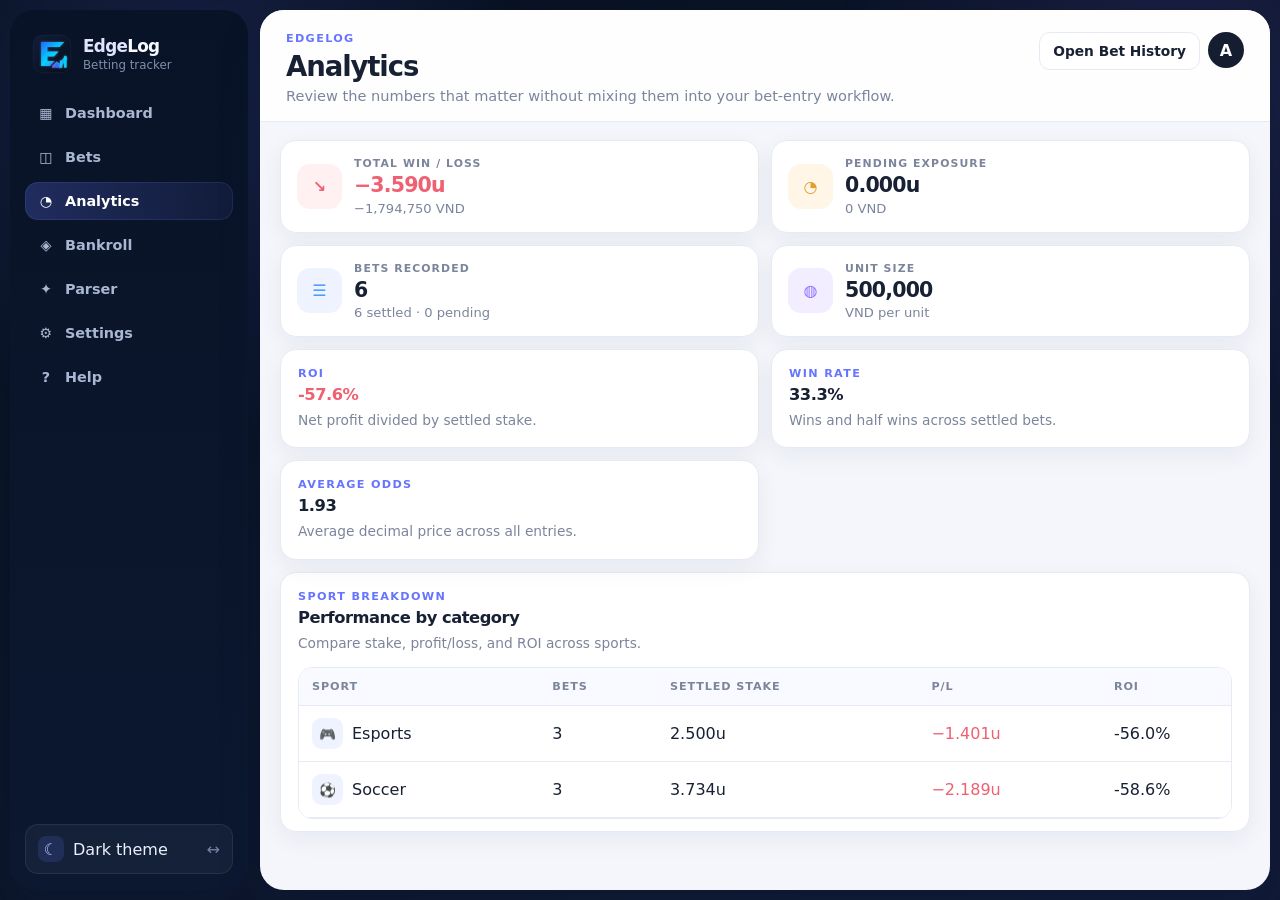
==== analytics.html @ 3e00f5fe "Add dedicated Analytics page" ====
<!doctype html><html lang="en"><head><meta charset="utf-8"><meta name="viewport" content="width=device-width,initial-scale=1"><meta name="theme-color" content="#f5f7fc"><title>EdgeLog — Analytics</title><meta name="description" content="EdgeLog local-first betting tracker"><link rel="icon" href="assets/edgelog-mark.svg" type="image/svg+xml"><link rel="stylesheet" href="dashboard.css"></head><body><div class="page-bg"></div><div class="app-frame"><aside class="sidebar" aria-label="Primary navigation">
  <div class="sidebar-brand"><img class="sidebar-brand__mark" src="assets/edgelog-mark.svg" alt="EdgeLog"><div><div class="sidebar-brand__name"><span>Edge</span>Log</div><div class="sidebar-brand__meta">Betting tracker</div></div></div>
  <nav class="sidebar-nav">
    <a class="sidebar-link" data-nav href="index.html"><span class="sidebar-link__icon">▦</span><span>Dashboard</span></a>
    <a class="sidebar-link" data-nav href="bets.html"><span class="sidebar-link__icon">◫</span><span>Bets</span></a>
    <a class="sidebar-link" data-nav href="analytics.html"><span class="sidebar-link__icon">◔</span><span>Analytics</span></a>
    <a class="sidebar-link" data-nav href="bankroll.html"><span class="sidebar-link__icon">◈</span><span>Bankroll</span></a>
    <a class="sidebar-link" data-nav href="parser.html"><span class="sidebar-link__icon">✦</span><span>Parser</span></a>
    <a class="sidebar-link" data-nav href="settings.html"><span class="sidebar-link__icon">⚙</span><span>Settings</span></a>
    <a class="sidebar-link" data-nav href="help.html"><span class="sidebar-link__icon">?</span><span>Help</span></a>
  </nav>
  <div class="sidebar-footer"><button class="theme-toggle" data-theme-toggle type="button"><span class="theme-toggle__left"><span class="theme-toggle__icon" data-theme-icon>☾</span><span data-theme-label>Dark theme</span></span><span class="theme-toggle__arrow">↔</span></button></div>
</aside><div class="main-column"><header class="topbar"><div><p class="topbar-kicker">EdgeLog</p><h1>Analytics</h1><p class="topbar-subtitle">Review the numbers that matter without mixing them into your bet-entry workflow.</p></div><div class="topbar-actions"><a class="button secondary" href="bets.html">Open Bet History</a><div class="avatar-pill" aria-hidden="true">A</div></div></header><main class="app-shell"><section class="summary-grid" aria-label="Betting summary">
<article class="summary-card"><div class="summary-icon summary-icon--danger">↘</div><div><div class="summary-label">Total Win / Loss</div><strong id="netUnits">0.000u</strong><small id="netVnd">0 VND</small></div></article>
<article class="summary-card"><div class="summary-icon summary-icon--warning">◔</div><div><div class="summary-label">Pending Exposure</div><strong id="pendingUnits">0.000u</strong><small id="pendingVnd">0 VND</small></div></article>
<article class="summary-card"><div class="summary-icon summary-icon--blue">☰</div><div><div class="summary-label">Bets Recorded</div><strong id="totalBetsCount">0</strong><small id="betCountMeta">0 settled · 0 pending</small></div></article>
<article class="summary-card"><div class="summary-icon summary-icon--purple">◍</div><div><div class="summary-label">Unit Size</div><strong id="unitSummaryValue">500,000</strong><small>VND per unit</small></div></article>
</section><section class="three-column"><article class="panel"><p class="panel-kicker">ROI</p><h2 id="roiValue">0.0%</h2><p class="panel-copy">Net profit divided by settled stake.</p></article><article class="panel"><p class="panel-kicker">WIN RATE</p><h2 id="winRateValue">0.0%</h2><p class="panel-copy">Wins and half wins across settled bets.</p></article><article class="panel"><p class="panel-kicker">AVERAGE ODDS</p><h2 id="averageOddsValue">0.00</h2><p class="panel-copy">Average decimal price across all entries.</p></article></section><section class="panel table-panel" style="margin-top:12px"><div class="panel-heading"><div><p class="panel-kicker">SPORT BREAKDOWN</p><h2>Performance by category</h2><p class="panel-copy">Compare stake, profit/loss, and ROI across sports.</p></div></div><div class="table-wrap"><table><thead><tr><th>Sport</th><th>Bets</th><th>Settled stake</th><th>P/L</th><th>ROI</th></tr></thead><tbody id="sportBreakdownBody"></tbody></table></div></section></main></div></div><div id="toast" class="toast" role="status" aria-live="polite"></div><script src="app-v3.js"></script></body></html>
---- dashboard.css ----
:root {
  color-scheme: light;
  --outer: #07111f;
  --nav: #091327;
  --nav-2: #0c1830;
  --canvas: #f4f6fb;
  --panel: #ffffff;
  --panel-soft: #f8faff;
  --text: #182134;
  --muted: #7b859b;
  --line: #e6eaf2;
  --blue: #6674ff;
  --purple: #8a6cff;
  --cyan: #38bdf8;
  --green: #39b96a;
  --red: #ef6071;
  --amber: #dfa02e;
  --blue-soft: #eef3ff;
  --green-soft: #eaf9ef;
  --red-soft: #fff0f2;
  --amber-soft: #fff6e7;
  --purple-soft: #f2edff;
  --shadow: 0 18px 48px rgba(18, 31, 67, 0.12);
  --shadow-soft: 0 8px 24px rgba(25, 39, 75, 0.06);
}

:root[data-theme="dark"] {
  color-scheme: dark;
  --canvas: #101827;
  --panel: #151f30;
  --panel-soft: #111a29;
  --text: #edf3ff;
  --muted: #93a0b8;
  --line: #27344a;
  --blue-soft: #1d2b4c;
  --green-soft: #163528;
  --red-soft: #3b2028;
  --amber-soft: #392f1f;
  --purple-soft: #292141;
  --shadow: 0 20px 50px rgba(0, 0, 0, 0.32);
  --shadow-soft: 0 10px 26px rgba(0, 0, 0, 0.22);
}

* { box-sizing: border-box; }
html { scroll-behavior: smooth; }
body {
  margin: 0;
  min-width: 320px;
  min-height: 100vh;
  font-family: Inter, ui-sans-serif, system-ui, -apple-system, BlinkMacSystemFont, "Segoe UI", sans-serif;
  color: var(--text);
  background: linear-gradient(145deg, #07111f, #101a36);
}
button, input, select, textarea { font: inherit; }
button { cursor: pointer; }
a { color: inherit; }
.page-bg {
  position: fixed;
  inset: 0;
  pointer-events: none;
  background:
    radial-gradient(circle at 14% 10%, rgba(102, 116, 255, .16), transparent 26%),
    radial-gradient(circle at 92% 8%, rgba(138, 108, 255, .12), transparent 24%);
}

.app-frame {
  position: relative;
  display: grid;
  grid-template-columns: 238px minmax(0, 1fr);
  gap: 12px;
  min-height: 100vh;
  padding: 10px;
}
.sidebar {
  display: flex;
  flex-direction: column;
  padding: 20px 15px 16px;
  border-radius: 24px;
  background: linear-gradient(180deg, var(--nav), var(--nav-2));
  color: #f7f9ff;
  box-shadow: var(--shadow);
}
.sidebar-brand { display: flex; align-items: center; gap: 11px; padding: 4px 7px 20px; }
.sidebar-brand__mark { width: 40px; height: 40px; border-radius: 12px; }
.sidebar-brand__name { font-size: 1.05rem; font-weight: 850; letter-spacing: -.04em; }
.sidebar-brand__name span { color: #dfe5ff; }
.sidebar-brand__meta { margin-top: 2px; color: #7f8dad; font-size: .74rem; }
.sidebar-nav { display: grid; gap: 6px; }
.sidebar-link {
  display: flex;
  align-items: center;
  gap: 10px;
  padding: 11px 12px;
  border-radius: 13px;
  color: #aab7d2;
  text-decoration: none;
  font-size: .9rem;
  font-weight: 650;
  transition: .18s;
}
.sidebar-link:hover { color: #fff; background: rgba(255, 255, 255, .06); transform: translateX(2px); }
.sidebar-link.is-active {
  color: #fff;
  background: linear-gradient(90deg, rgba(102, 116, 255, .25), rgba(102, 116, 255, .08));
  box-shadow: inset 0 0 0 1px rgba(120, 132, 255, .14);
}
.sidebar-link__icon { display: grid; place-items: center; width: 18px; }
.sidebar-footer { margin-top: auto; padding-top: 16px; }
.theme-toggle {
  width: 100%;
  display: flex;
  align-items: center;
  justify-content: space-between;
  gap: 9px;
  padding: 11px 12px;
  border: 1px solid rgba(255, 255, 255, .08);
  border-radius: 13px;
  background: rgba(255, 255, 255, .04);
  color: #eaf0ff;
}
.theme-toggle__left { display: flex; align-items: center; gap: 9px; }
.theme-toggle__icon {
  display: grid;
  place-items: center;
  width: 26px;
  height: 26px;
  border-radius: 8px;
  background: rgba(102, 116, 255, .16);
  color: #b8c2ff;
}
.theme-toggle__arrow { color: #7382a3; }

.main-column {
  overflow: hidden;
  border-radius: 24px;
  background: var(--canvas);
  box-shadow: var(--shadow);
}
.topbar {
  display: flex;
  justify-content: space-between;
  align-items: flex-start;
  gap: 18px;
  padding: 22px 26px 17px;
  border-bottom: 1px solid var(--line);
  background: color-mix(in srgb, var(--panel) 94%, transparent);
}
.topbar-kicker, .panel-kicker {
  margin: 0 0 5px;
  color: var(--blue);
  font-size: .7rem;
  font-weight: 850;
  letter-spacing: .12em;
  text-transform: uppercase;
}
.topbar h1 { margin: 3px 0 5px; font-size: 1.72rem; letter-spacing: -.04em; }
.topbar-subtitle { margin: 0; max-width: 680px; color: var(--muted); font-size: .91rem; }
.topbar-actions { display: flex; flex-wrap: wrap; justify-content: flex-end; gap: 8px; }
.avatar-pill { display: grid; place-items: center; width: 36px; height: 36px; border-radius: 50%; background: #151d31; color: #fff; font-weight: 800; }
.app-shell { padding: 18px 20px 24px; }

.button {
  display: inline-flex;
  align-items: center;
  justify-content: center;
  min-height: 38px;
  padding: 9px 13px;
  border: 1px solid transparent;
  border-radius: 11px;
  background: var(--panel);
  color: var(--text);
  text-decoration: none;
  font-size: .86rem;
  font-weight: 750;
  transition: .18s;
}
.button:hover { transform: translateY(-1px); }
.button.primary { color: #fff; background: linear-gradient(135deg, var(--blue), var(--purple)); box-shadow: 0 10px 22px rgba(102, 116, 255, .2); }
.button.secondary, .button.subtle, .button.soft-danger { border-color: var(--line); }
.button.secondary { background: var(--panel); color: var(--text); }
.button.subtle { background: var(--panel-soft); color: var(--muted); }
.button.soft-danger { background: var(--red-soft); color: var(--red); border-color: color-mix(in srgb, var(--red) 28%, var(--line)); }
.file-button { position: relative; overflow: hidden; }
.file-button input { position: absolute; inset: 0; opacity: 0; cursor: pointer; }

.summary-grid { display: grid; grid-template-columns: repeat(4, minmax(0, 1fr)); gap: 12px; margin-bottom: 12px; }
.summary-card {
  display: flex;
  align-items: center;
  gap: 12px;
  padding: 16px;
  border: 1px solid var(--line);
  border-radius: 16px;
  background: var(--panel);
  box-shadow: var(--shadow-soft);
}
.summary-icon { display: grid; place-items: center; width: 45px; height: 45px; flex: 0 0 45px; border-radius: 13px; font-weight: 850; }
.summary-icon--danger { background: var(--red-soft); color: var(--red); }
.summary-icon--warning { background: var(--amber-soft); color: var(--amber); }
.summary-icon--blue { background: var(--blue-soft); color: #4b9bff; }
.summary-icon--purple { background: var(--purple-soft); color: var(--purple); }
.summary-label { margin-bottom: 5px; color: var(--muted); font-size: .68rem; font-weight: 850; letter-spacing: .1em; text-transform: uppercase; }
.summary-card strong { display: block; font-size: 1.28rem; line-height: 1.05; letter-spacing: -.04em; }
.summary-card small { display: block; margin-top: 4px; color: var(--muted); font-size: .82rem; }
.positive { color: var(--green) !important; }
.negative { color: var(--red) !important; }
.neutral-text { color: var(--muted) !important; }

.dashboard-clean-grid { display: grid; grid-template-columns: minmax(0, 1.45fr) minmax(300px, .8fr); gap: 12px; }
.stack { display: grid; gap: 12px; }
.panel {
  padding: 17px;
  border: 1px solid var(--line);
  border-radius: 16px;
  background: var(--panel);
  box-shadow: var(--shadow-soft);
}
.panel-heading { display: flex; justify-content: space-between; align-items: flex-start; gap: 12px; margin-bottom: 14px; }
.panel h2 { margin: 0; font-size: 1.02rem; letter-spacing: -.03em; }
.panel-copy { margin: 6px 0 0; color: var(--muted); font-size: .86rem; line-height: 1.48; }
.quick-actions { display: grid; grid-template-columns: repeat(2, minmax(0, 1fr)); gap: 10px; }
.quick-action {
  display: flex;
  gap: 11px;
  align-items: center;
  min-height: 82px;
  padding: 13px;
  border: 1px solid var(--line);
  border-radius: 14px;
  background: var(--panel-soft);
  text-decoration: none;
  transition: .18s;
}
.quick-action:hover { transform: translateY(-2px); border-color: color-mix(in srgb, var(--blue) 35%, var(--line)); }
.quick-action__icon { display: grid; place-items: center; width: 38px; height: 38px; flex: 0 0 38px; border-radius: 11px; background: var(--blue-soft); color: var(--blue); font-weight: 900; }
.quick-action strong { display: block; font-size: .9rem; }
.quick-action small { display: block; margin-top: 3px; color: var(--muted); font-size: .75rem; line-height: 1.35; }
.mini-metrics { display: grid; grid-template-columns: repeat(2, minmax(0, 1fr)); gap: 9px; }
.mini-metric { padding: 13px; border: 1px solid var(--line); border-radius: 13px; background: var(--panel-soft); }
.mini-metric span { display: block; color: var(--muted); font-size: .72rem; font-weight: 750; }
.mini-metric strong { display: block; margin-top: 6px; font-size: 1.08rem; }

.page-grid { display: grid; gap: 12px; }
.two-column { display: grid; grid-template-columns: minmax(0, 1.2fr) minmax(300px, .8fr); gap: 12px; }
.three-column { display: grid; grid-template-columns: repeat(3, minmax(0, 1fr)); gap: 12px; }
.workspace-grid { display: grid; grid-template-columns: minmax(0, 1.35fr) minmax(300px, .8fr); gap: 12px; }

.status-chip { display: inline-flex; align-items: center; justify-content: center; min-height: 32px; padding: 0 11px; border: 1px solid var(--line); border-radius: 999px; background: var(--panel-soft); color: var(--muted); font-size: .78rem; font-weight: 750; white-space: nowrap; }
.status-chip.success { background: var(--green-soft); color: var(--green); }
.status-chip.warning { background: var(--amber-soft); color: var(--amber); }
.upload-zone { padding: 14px; border: 1.5px dashed color-mix(in srgb, var(--muted) 30%, var(--line)); border-radius: 15px; background: var(--panel-soft); }
.field-label { display: inline-block; margin-bottom: 8px; color: var(--muted); font-size: .72rem; font-weight: 800; letter-spacing: .05em; text-transform: uppercase; }
textarea, input[type="search"], input[type="number"], input[type="text"], input[type="datetime-local"], select {
  width: 100%;
  padding: 11px 12px;
  border: 1px solid var(--line);
  border-radius: 12px;
  background: var(--panel);
  color: var(--text);
  outline: none;
  transition: .18s;
}
textarea { min-height: 168px; resize: vertical; background: transparent; border-style: dashed; }
textarea:focus, input:focus, select:focus { border-color: rgba(102, 116, 255, .58); box-shadow: 0 0 0 4px rgba(102, 116, 255, .1); }
.option-row, .button-row, .dialog-actions { display: flex; align-items: center; justify-content: space-between; gap: 10px; }
.option-row { margin: 12px 0 14px; flex-wrap: wrap; }
.switch-row { display: flex; align-items: center; gap: 9px; color: var(--muted); font-size: .86rem; }
.switch-row input { width: 16px; height: 16px; }
.text-button { border: 0; background: transparent; color: var(--blue); font-weight: 750; }
.detected-card { padding: 14px; border: 1px solid var(--line); border-radius: 15px; background: var(--panel); }
.detected-header { display: flex; justify-content: space-between; gap: 10px; margin-bottom: 10px; }
.detected-header h3 { margin: 0; font-size: .94rem; }
.detected-header p { margin: 4px 0 0; color: var(--muted); font-size: .83rem; }
.detected-header span { color: var(--blue); font-size: .82rem; font-weight: 750; }
.detected-grid { display: grid; grid-template-columns: repeat(2, minmax(0, 1fr)); gap: 9px; margin: 0; }
.detected-grid > div { padding: 10px; border: 1px solid var(--line); border-radius: 12px; background: var(--panel-soft); }
.detected-grid dt { margin-bottom: 3px; color: var(--muted); font-size: .66rem; font-weight: 850; letter-spacing: .08em; text-transform: uppercase; }
.detected-grid dd { margin: 0; font-size: .86rem; font-weight: 650; line-height: 1.42; word-break: break-word; }
.detected-placeholder { grid-column: 1 / -1; color: var(--muted); font-size: .85rem; }
.parser-actions { margin-top: 12px; }

.settings-list { display: grid; }
.settings-row { display: flex; align-items: center; justify-content: space-between; gap: 12px; padding: 11px 0; border-bottom: 1px solid var(--line); color: var(--muted); font-size: .87rem; }
.settings-row:last-child { border-bottom: 0; }
.settings-row strong { color: var(--text); font-size: .84rem; text-align: right; }
.settings-input-wrap { display: flex; align-items: center; gap: 7px; }
.settings-input-wrap input { width: 150px; text-align: right; }
.settings-input-wrap em { color: var(--muted); font-style: normal; font-weight: 700; }
.helper-text { margin: 10px 0 0; color: var(--muted); font-size: .81rem; line-height: 1.45; }
.rule-list { display: grid; gap: 7px; margin: 14px 0; }
.rule-list div { display: flex; justify-content: space-between; gap: 10px; padding: 9px 10px; border: 1px solid var(--line); border-radius: 11px; background: var(--panel-soft); color: var(--muted); font-size: .82rem; }
.rule-list strong { color: var(--text); }
.workflow-list { display: grid; gap: 10px; margin: 0; padding: 0; list-style: none; }
.workflow-list li { display: grid; grid-template-columns: 29px 1fr; gap: 9px; align-items: start; color: var(--muted); font-size: .85rem; line-height: 1.45; }
.workflow-list li > span { display: grid; place-items: center; width: 29px; height: 29px; border-radius: 50%; background: var(--purple-soft); color: var(--purple); font-weight: 850; }

.table-panel { padding-bottom: 12px; }
.table-toolbar { display: flex; justify-content: space-between; align-items: flex-start; gap: 14px; margin-bottom: 12px; }
.filters { display: flex; flex-wrap: wrap; justify-content: flex-end; gap: 8px; }
.search-field { min-width: 260px; flex: 1 1 260px; }
.filter-field { min-width: 140px; }
.table-wrap { overflow: auto; border: 1px solid var(--line); border-radius: 14px; background: var(--panel); }
.table-wrap table { width: 100%; min-width: 960px; border-collapse: collapse; }
th, td { padding: 12px 13px; border-bottom: 1px solid var(--line); text-align: left; vertical-align: middle; }
th { position: sticky; top: 0; z-index: 1; background: var(--panel-soft); color: var(--muted); font-size: .7rem; font-weight: 850; letter-spacing: .08em; text-transform: uppercase; }
tbody tr:hover { background: color-mix(in srgb, var(--panel-soft) 70%, transparent); }
td strong { font-weight: 750; }
td small { display: block; margin-top: 3px; color: var(--muted); font-size: .75rem; }
.status-pill { display: inline-flex; align-items: center; justify-content: center; min-width: 82px; min-height: 28px; padding: 0 9px; border-radius: 999px; font-size: .75rem; font-weight: 850; }
.status-pill.pending { background: var(--amber-soft); color: var(--amber); }
.status-pill.win, .status-pill.half-win { background: var(--green-soft); color: var(--green); }
.status-pill.loss, .status-pill.half-loss { background: var(--red-soft); color: var(--red); }
.status-pill.void { background: var(--blue-soft); color: var(--muted); }
.row-actions { display: flex; justify-content: flex-end; gap: 6px; }
.row-actions button { padding: 7px 9px; border: 1px solid var(--line); border-radius: 9px; background: var(--panel); color: var(--muted); font-size: .75rem; font-weight: 750; }
.row-actions button[data-action="delete"] { color: var(--red); }
.empty-state { margin: 12px 4px 0; color: var(--muted); }
.event-cell { display: grid; grid-template-columns: 38px minmax(0, 1fr); align-items: center; gap: 10px; min-width: 220px; }
.event-copy strong { display: block; }
.event-copy small { color: var(--muted); }
.sport-mark { display: grid; place-items: center; width: 38px; height: 38px; border-radius: 12px; background: var(--blue-soft); font-size: 1rem; }
.sport-mark::before { content: "🏆"; }
.sport-mark--esports::before { content: "🎮"; }
.sport-mark--soccer::before { content: "⚽"; }
.sport-mark--basketball::before { content: "🏀"; }
.sport-mark--baseball::before { content: "⚾"; }
.sport-mark--hockey::before { content: "🏒"; }
.sport-mark--tennis::before { content: "🎾"; }
.sport-mark--american-football::before { content: "🏈"; }
.sport-mark--combat::before { content: "🥊"; }
.sport-mark--cricket::before { content: "🏏"; }
.sport-mark--motorsport::before { content: "🏎️"; }
.sport-inline { display: inline-flex; align-items: center; gap: 9px; }
.sport-inline .sport-mark { width: 31px; height: 31px; border-radius: 9px; font-size: .85rem; }

.bankroll-hero { display: grid; grid-template-columns: repeat(3, minmax(0, 1fr)); gap: 12px; }
.bankroll-card { padding: 18px; border: 1px solid var(--line); border-radius: 16px; background: var(--panel); box-shadow: var(--shadow-soft); }
.bankroll-card span { display: block; color: var(--muted); font-size: .74rem; font-weight: 750; text-transform: uppercase; letter-spacing: .08em; }
.bankroll-card strong { display: block; margin-top: 8px; font-size: 1.34rem; }
.notice { padding: 13px 14px; border: 1px solid var(--line); border-radius: 13px; background: var(--blue-soft); color: var(--muted); font-size: .86rem; line-height: 1.5; }

#manualDialog { width: min(720px, calc(100vw - 24px)); padding: 0; border: 0; border-radius: 20px; background: transparent; }
#manualDialog::backdrop { background: rgba(7, 13, 25, .56); backdrop-filter: blur(5px); }
#manualForm { padding: 20px; border: 1px solid var(--line); border-radius: 20px; background: var(--panel); box-shadow: var(--shadow); }
.dialog-heading { display: flex; align-items: center; justify-content: space-between; gap: 12px; margin-bottom: 14px; }
.icon-button { display: grid; place-items: center; width: 38px; height: 38px; border: 1px solid var(--line); border-radius: 11px; background: var(--panel); color: var(--text); }
.form-grid { display: grid; grid-template-columns: repeat(2, minmax(0, 1fr)); gap: 12px; }
.form-grid label { display: grid; gap: 7px; color: var(--muted); font-size: .84rem; font-weight: 650; }
.full-width { grid-column: 1 / -1; }
.dialog-actions { margin-top: 16px; justify-content: flex-end; }
.toast { position: fixed; right: 18px; bottom: 18px; z-index: 20; max-width: min(360px, calc(100vw - 36px)); padding: 12px 14px; border-radius: 12px; background: #151d31; color: #fff; box-shadow: var(--shadow); opacity: 0; transform: translateY(10px); pointer-events: none; transition: .2s; }
.toast.show { opacity: 1; transform: translateY(0); }
.visually-hidden { position: absolute; width: 1px; height: 1px; padding: 0; margin: -1px; overflow: hidden; clip: rect(0, 0, 0, 0); border: 0; }

@media (max-width: 1280px) {
  .summary-grid { grid-template-columns: repeat(2, minmax(0, 1fr)); }
  .three-column { grid-template-columns: repeat(2, minmax(0, 1fr)); }
}
@media (max-width: 1050px) {
  .app-frame { grid-template-columns: 1fr; }
  .sidebar-nav { grid-template-columns: repeat(auto-fit, minmax(130px, 1fr)); }
  .topbar, .table-toolbar { flex-direction: column; }
  .topbar-actions, .filters { width: 100%; justify-content: flex-start; }
  .dashboard-clean-grid, .two-column, .workspace-grid { grid-template-columns: 1fr; }
}
@media (max-width: 700px) {
  .app-frame { padding: 0; gap: 0; }
  .sidebar, .main-column { border-radius: 0; }
  .topbar, .app-shell { padding-left: 14px; padding-right: 14px; }
  .summary-grid, .three-column, .bankroll-hero, .detected-grid, .form-grid, .quick-actions, .mini-metrics { grid-template-columns: 1fr; }
  .full-width { grid-column: auto; }
  .button, .search-field, .filter-field { width: 100%; }
  .button-row, .option-row, .dialog-actions { flex-direction: column; align-items: stretch; }
}
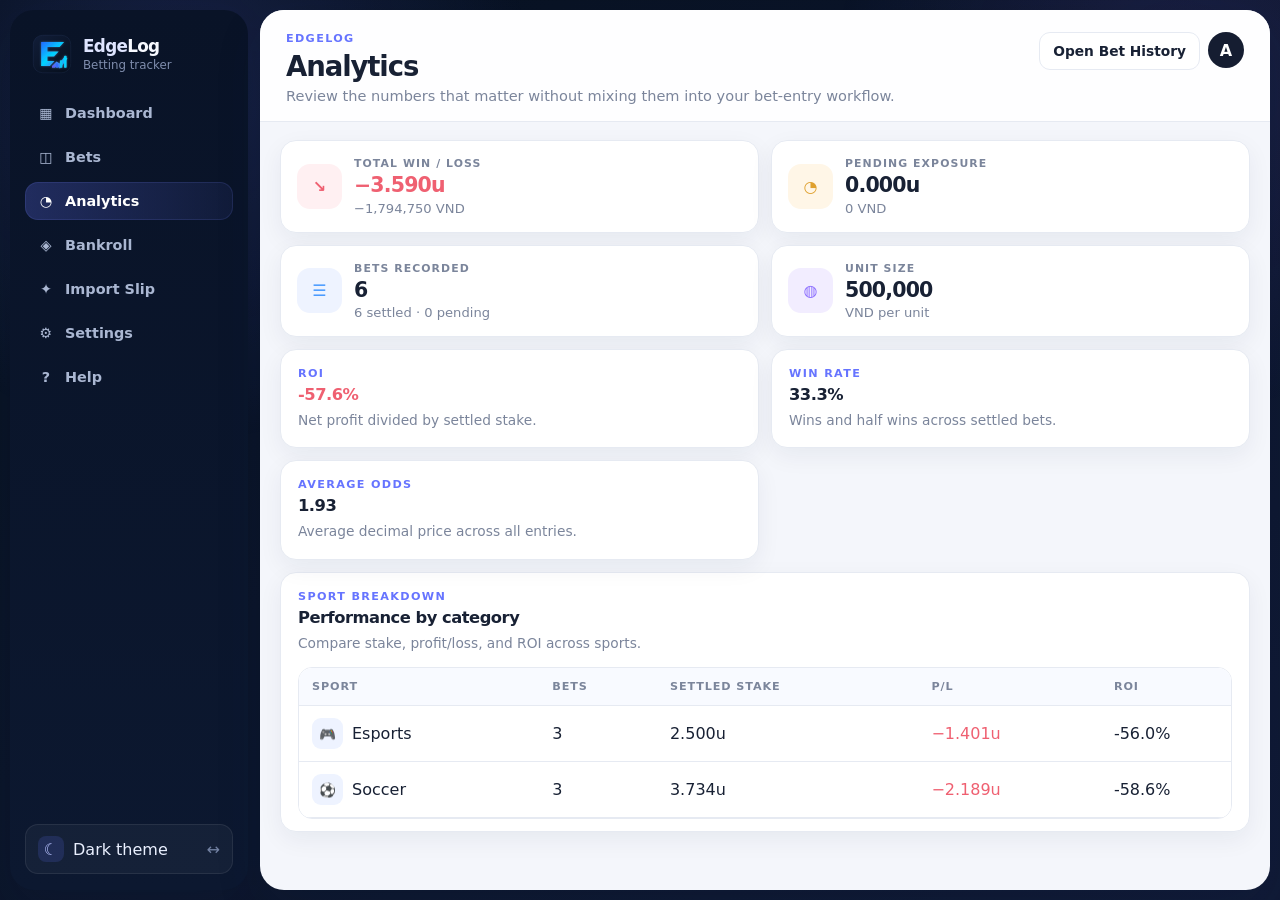
==== commit 807cb0ab: "Use popup betslip importer on Analytics page" ====
--- a/analytics.html
+++ b/analytics.html
@@ -1,18 +1 @@
-<!doctype html><html lang="en"><head><meta charset="utf-8"><meta name="viewport" content="width=device-width,initial-scale=1"><meta name="theme-color" content="#f5f7fc"><title>EdgeLog — Analytics</title><meta name="description" content="EdgeLog local-first betting tracker"><link rel="icon" href="assets/edgelog-mark.svg" type="image/svg+xml"><link rel="stylesheet" href="dashboard.css"></head><body><div class="page-bg"></div><div class="app-frame"><aside class="sidebar" aria-label="Primary navigation">
-  <div class="sidebar-brand"><img class="sidebar-brand__mark" src="assets/edgelog-mark.svg" alt="EdgeLog"><div><div class="sidebar-brand__name"><span>Edge</span>Log</div><div class="sidebar-brand__meta">Betting tracker</div></div></div>
-  <nav class="sidebar-nav">
-    <a class="sidebar-link" data-nav href="index.html"><span class="sidebar-link__icon">▦</span><span>Dashboard</span></a>
-    <a class="sidebar-link" data-nav href="bets.html"><span class="sidebar-link__icon">◫</span><span>Bets</span></a>
-    <a class="sidebar-link" data-nav href="analytics.html"><span class="sidebar-link__icon">◔</span><span>Analytics</span></a>
-    <a class="sidebar-link" data-nav href="bankroll.html"><span class="sidebar-link__icon">◈</span><span>Bankroll</span></a>
-    <a class="sidebar-link" data-nav href="parser.html"><span class="sidebar-link__icon">✦</span><span>Parser</span></a>
-    <a class="sidebar-link" data-nav href="settings.html"><span class="sidebar-link__icon">⚙</span><span>Settings</span></a>
-    <a class="sidebar-link" data-nav href="help.html"><span class="sidebar-link__icon">?</span><span>Help</span></a>
-  </nav>
-  <div class="sidebar-footer"><button class="theme-toggle" data-theme-toggle type="button"><span class="theme-toggle__left"><span class="theme-toggle__icon" data-theme-icon>☾</span><span data-theme-label>Dark theme</span></span><span class="theme-toggle__arrow">↔</span></button></div>
-</aside><div class="main-column"><header class="topbar"><div><p class="topbar-kicker">EdgeLog</p><h1>Analytics</h1><p class="topbar-subtitle">Review the numbers that matter without mixing them into your bet-entry workflow.</p></div><div class="topbar-actions"><a class="button secondary" href="bets.html">Open Bet History</a><div class="avatar-pill" aria-hidden="true">A</div></div></header><main class="app-shell"><section class="summary-grid" aria-label="Betting summary">
-<article class="summary-card"><div class="summary-icon summary-icon--danger">↘</div><div><div class="summary-label">Total Win / Loss</div><strong id="netUnits">0.000u</strong><small id="netVnd">0 VND</small></div></article>
-<article class="summary-card"><div class="summary-icon summary-icon--warning">◔</div><div><div class="summary-label">Pending Exposure</div><strong id="pendingUnits">0.000u</strong><small id="pendingVnd">0 VND</small></div></article>
-<article class="summary-card"><div class="summary-icon summary-icon--blue">☰</div><div><div class="summary-label">Bets Recorded</div><strong id="totalBetsCount">0</strong><small id="betCountMeta">0 settled · 0 pending</small></div></article>
-<article class="summary-card"><div class="summary-icon summary-icon--purple">◍</div><div><div class="summary-label">Unit Size</div><strong id="unitSummaryValue">500,000</strong><small>VND per unit</small></div></article>
-</section><section class="three-column"><article class="panel"><p class="panel-kicker">ROI</p><h2 id="roiValue">0.0%</h2><p class="panel-copy">Net profit divided by settled stake.</p></article><article class="panel"><p class="panel-kicker">WIN RATE</p><h2 id="winRateValue">0.0%</h2><p class="panel-copy">Wins and half wins across settled bets.</p></article><article class="panel"><p class="panel-kicker">AVERAGE ODDS</p><h2 id="averageOddsValue">0.00</h2><p class="panel-copy">Average decimal price across all entries.</p></article></section><section class="panel table-panel" style="margin-top:12px"><div class="panel-heading"><div><p class="panel-kicker">SPORT BREAKDOWN</p><h2>Performance by category</h2><p class="panel-copy">Compare stake, profit/loss, and ROI across sports.</p></div></div><div class="table-wrap"><table><thead><tr><th>Sport</th><th>Bets</th><th>Settled stake</th><th>P/L</th><th>ROI</th></tr></thead><tbody id="sportBreakdownBody"></tbody></table></div></section></main></div></div><div id="toast" class="toast" role="status" aria-live="polite"></div><script src="app-v3.js"></script></body></html>+<!doctype html><html lang="en"><head><meta charset="utf-8"><meta name="viewport" content="width=device-width,initial-scale=1"><meta name="theme-color" content="#f5f7fc"><title>EdgeLog — Analytics</title><meta name="description" content="EdgeLog local-first betting tracker"><link rel="icon" href="assets/edgelog-mark.svg" type="image/svg+xml"><link rel="stylesheet" href="dashboard.css"></head><body><div class="page-bg"></div><div class="app-frame"><aside class="sidebar" aria-label="Primary navigation"><div class="sidebar-brand"><img class="sidebar-brand__mark" src="assets/edgelog-mark.svg" alt="EdgeLog"><div><div class="sidebar-brand__name"><span>Edge</span>Log</div><div class="sidebar-brand__meta">Betting tracker</div></div></div><nav class="sidebar-nav"><a class="sidebar-link" data-nav href="index.html"><span class="sidebar-link__icon">▦</span><span>Dashboard</span></a><a class="sidebar-link" data-nav href="bets.html"><span class="sidebar-link__icon">◫</span><span>Bets</span></a><a class="sidebar-link" data-nav href="analytics.html"><span class="sidebar-link__icon">◔</span><span>Analytics</span></a><a class="sidebar-link" data-nav href="bankroll.html"><span class="sidebar-link__icon">◈</span><span>Bankroll</span></a><a class="sidebar-link" href="parser.html"><span class="sidebar-link__icon">✦</span><span>Import Slip</span></a><a class="sidebar-link" data-nav href="settings.html"><span class="sidebar-link__icon">⚙</span><span>Settings</span></a><a class="sidebar-link" data-nav href="help.html"><span class="sidebar-link__icon">?</span><span>Help</span></a></nav><div class="sidebar-footer"><button class="theme-toggle" data-theme-toggle type="button"><span class="theme-toggle__left"><span class="theme-toggle__icon" data-theme-icon>☾</span><span data-theme-label>Dark theme</span></span><span class="theme-toggle__arrow">↔</span></button></div></aside><div class="main-column"><header class="topbar"><div><p class="topbar-kicker">EdgeLog</p><h1>Analytics</h1><p class="topbar-subtitle">Review the numbers that matter without mixing them into your bet-entry workflow.</p></div><div class="topbar-actions"><a class="button secondary" href="bets.html">Open Bet History</a><div class="avatar-pill" aria-hidden="true">A</div></div></header><main class="app-shell"><section class="summary-grid" aria-label="Betting summary"><article class="summary-card"><div class="summary-icon summary-icon--danger">↘</div><div><div class="summary-label">Total Win / Loss</div><strong id="netUnits">0.000u</strong><small id="netVnd">0 VND</small></div></article><article class="summary-card"><div class="summary-icon summary-icon--warning">◔</div><div><div class="summary-label">Pending Exposure</div><strong id="pendingUnits">0.000u</strong><small id="pendingVnd">0 VND</small></div></article><article class="summary-card"><div class="summary-icon summary-icon--blue">☰</div><div><div class="summary-label">Bets Recorded</div><strong id="totalBetsCount">0</strong><small id="betCountMeta">0 settled · 0 pending</small></div></article><article class="summary-card"><div class="summary-icon summary-icon--purple">◍</div><div><div class="summary-label">Unit Size</div><strong id="unitSummaryValue">500,000</strong><small>VND per unit</small></div></article></section><section class="three-column"><article class="panel"><p class="panel-kicker">ROI</p><h2 id="roiValue">0.0%</h2><p class="panel-copy">Net profit divided by settled stake.</p></article><article class="panel"><p class="panel-kicker">WIN RATE</p><h2 id="winRateValue">0.0%</h2><p class="panel-copy">Wins and half wins across settled bets.</p></article><article class="panel"><p class="panel-kicker">AVERAGE ODDS</p><h2 id="averageOddsValue">0.00</h2><p class="panel-copy">Average decimal price across all entries.</p></article></section><section class="panel table-panel" style="margin-top:12px"><div class="panel-heading"><div><p class="panel-kicker">SPORT BREAKDOWN</p><h2>Performance by category</h2><p class="panel-copy">Compare stake, profit/loss, and ROI across sports.</p></div></div><div class="table-wrap"><table><thead><tr><th>Sport</th><th>Bets</th><th>Settled stake</th><th>P/L</th><th>ROI</th></tr></thead><tbody id="sportBreakdownBody"></tbody></table></div></section></main></div></div><div id="toast" class="toast" role="status" aria-live="polite"></div><script src="app-v3.js"></script><script src="parser-popup.js"></script></body></html>
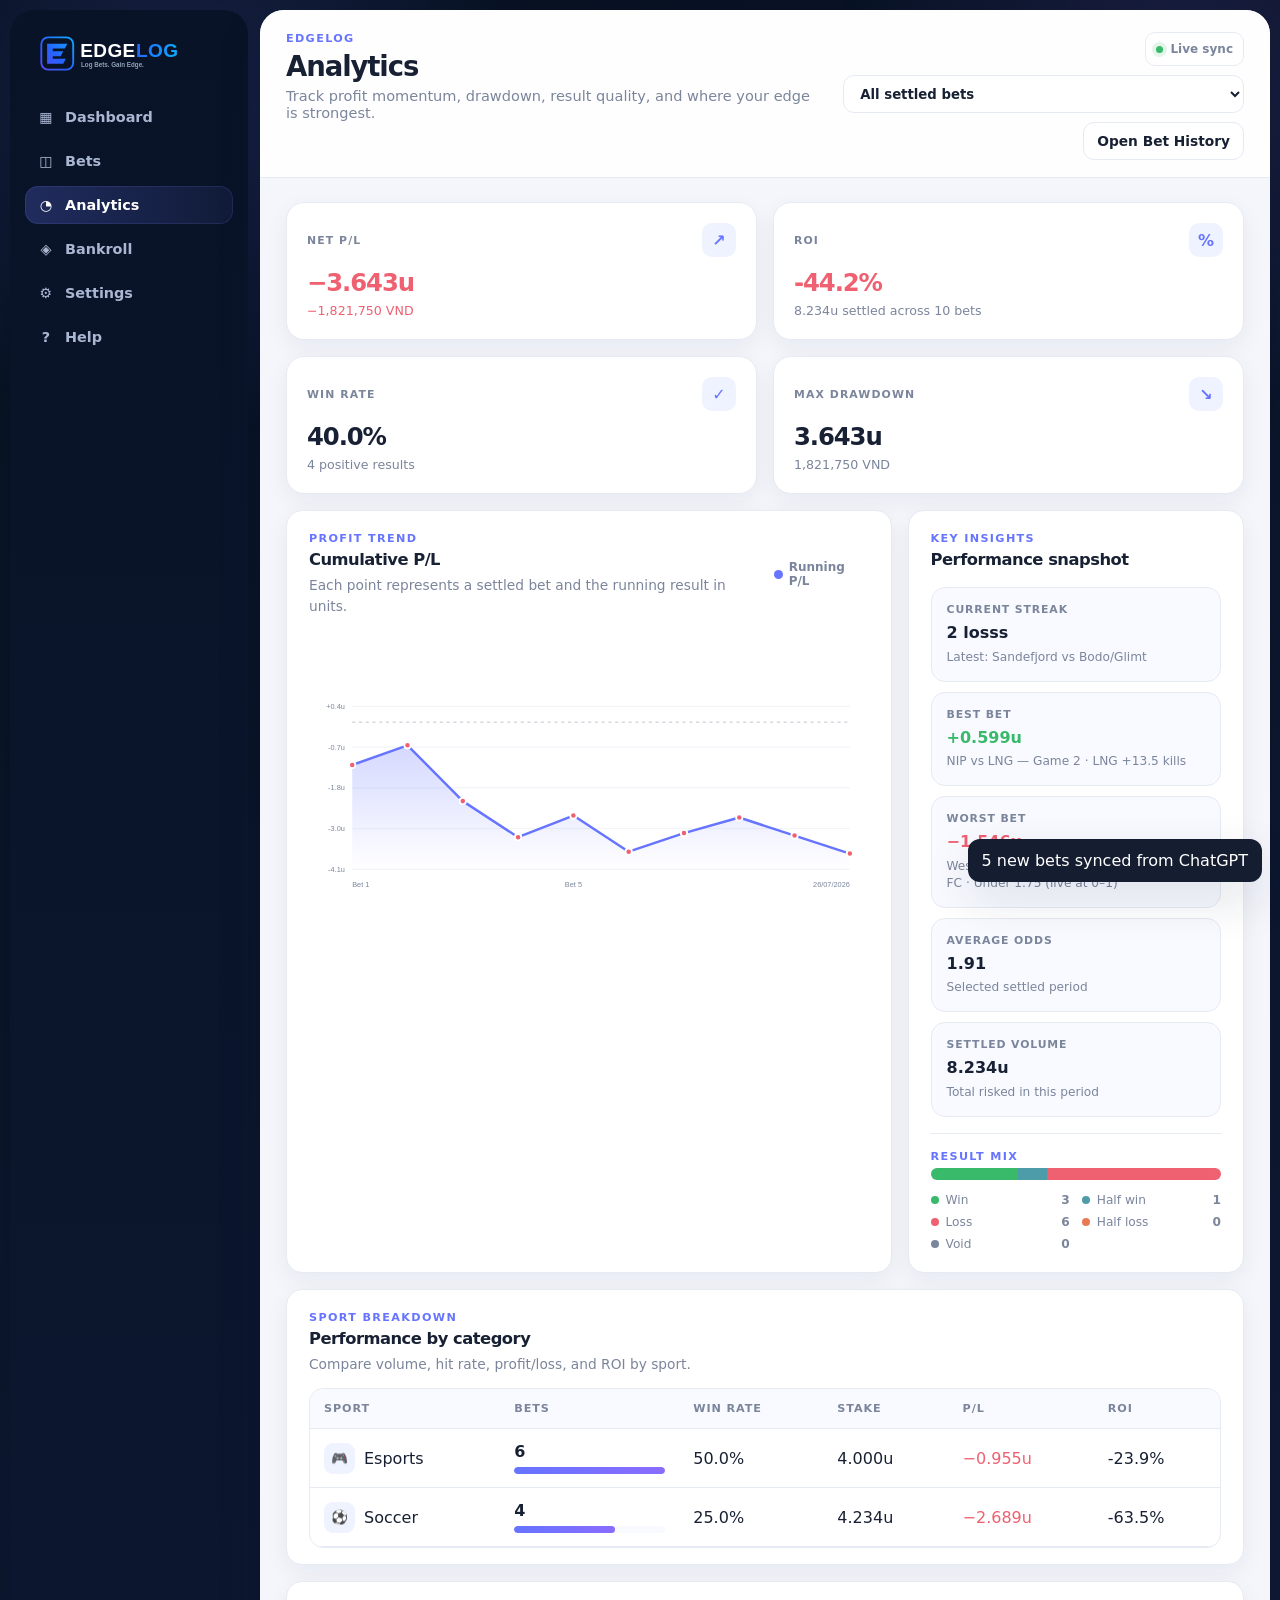
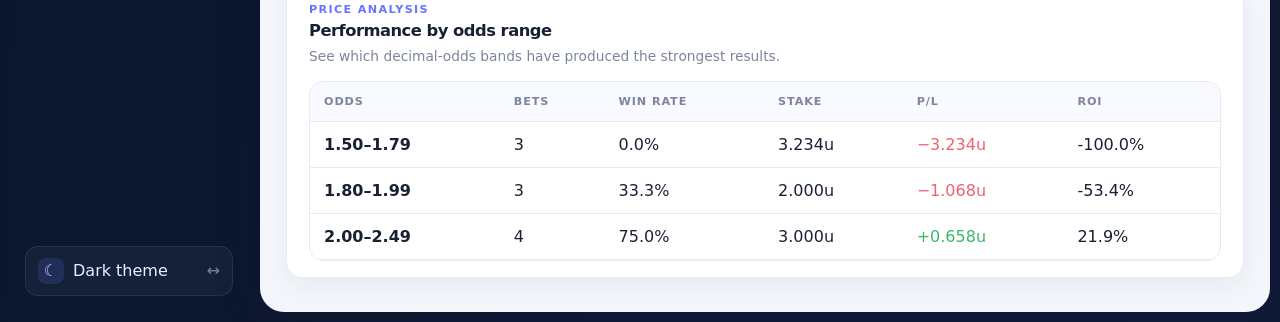
==== commit bad3d73c: "Redesign analytics with profit curve and range breakdowns" ====
--- a/analytics.html
+++ b/analytics.html
@@ -1 +1,180 @@
-<!doctype html><html lang="en"><head><meta charset="utf-8"><meta name="viewport" content="width=device-width,initial-scale=1"><meta name="theme-color" content="#f5f7fc"><title>EdgeLog — Analytics</title><meta name="description" content="EdgeLog local-first betting tracker"><link rel="icon" href="assets/edgelog-mark.svg" type="image/svg+xml"><link rel="stylesheet" href="dashboard.css"></head><body><div class="page-bg"></div><div class="app-frame"><aside class="sidebar" aria-label="Primary navigation"><div class="sidebar-brand"><img class="sidebar-brand__mark" src="assets/edgelog-mark.svg" alt="EdgeLog"><div><div class="sidebar-brand__name"><span>Edge</span>Log</div><div class="sidebar-brand__meta">Betting tracker</div></div></div><nav class="sidebar-nav"><a class="sidebar-link" data-nav href="index.html"><span class="sidebar-link__icon">▦</span><span>Dashboard</span></a><a class="sidebar-link" data-nav href="bets.html"><span class="sidebar-link__icon">◫</span><span>Bets</span></a><a class="sidebar-link" data-nav href="analytics.html"><span class="sidebar-link__icon">◔</span><span>Analytics</span></a><a class="sidebar-link" data-nav href="bankroll.html"><span class="sidebar-link__icon">◈</span><span>Bankroll</span></a><a class="sidebar-link" href="parser.html"><span class="sidebar-link__icon">✦</span><span>Import Slip</span></a><a class="sidebar-link" data-nav href="settings.html"><span class="sidebar-link__icon">⚙</span><span>Settings</span></a><a class="sidebar-link" data-nav href="help.html"><span class="sidebar-link__icon">?</span><span>Help</span></a></nav><div class="sidebar-footer"><button class="theme-toggle" data-theme-toggle type="button"><span class="theme-toggle__left"><span class="theme-toggle__icon" data-theme-icon>☾</span><span data-theme-label>Dark theme</span></span><span class="theme-toggle__arrow">↔</span></button></div></aside><div class="main-column"><header class="topbar"><div><p class="topbar-kicker">EdgeLog</p><h1>Analytics</h1><p class="topbar-subtitle">Review the numbers that matter without mixing them into your bet-entry workflow.</p></div><div class="topbar-actions"><a class="button secondary" href="bets.html">Open Bet History</a><div class="avatar-pill" aria-hidden="true">A</div></div></header><main class="app-shell"><section class="summary-grid" aria-label="Betting summary"><article class="summary-card"><div class="summary-icon summary-icon--danger">↘</div><div><div class="summary-label">Total Win / Loss</div><strong id="netUnits">0.000u</strong><small id="netVnd">0 VND</small></div></article><article class="summary-card"><div class="summary-icon summary-icon--warning">◔</div><div><div class="summary-label">Pending Exposure</div><strong id="pendingUnits">0.000u</strong><small id="pendingVnd">0 VND</small></div></article><article class="summary-card"><div class="summary-icon summary-icon--blue">☰</div><div><div class="summary-label">Bets Recorded</div><strong id="totalBetsCount">0</strong><small id="betCountMeta">0 settled · 0 pending</small></div></article><article class="summary-card"><div class="summary-icon summary-icon--purple">◍</div><div><div class="summary-label">Unit Size</div><strong id="unitSummaryValue">500,000</strong><small>VND per unit</small></div></article></section><section class="three-column"><article class="panel"><p class="panel-kicker">ROI</p><h2 id="roiValue">0.0%</h2><p class="panel-copy">Net profit divided by settled stake.</p></article><article class="panel"><p class="panel-kicker">WIN RATE</p><h2 id="winRateValue">0.0%</h2><p class="panel-copy">Wins and half wins across settled bets.</p></article><article class="panel"><p class="panel-kicker">AVERAGE ODDS</p><h2 id="averageOddsValue">0.00</h2><p class="panel-copy">Average decimal price across all entries.</p></article></section><section class="panel table-panel" style="margin-top:12px"><div class="panel-heading"><div><p class="panel-kicker">SPORT BREAKDOWN</p><h2>Performance by category</h2><p class="panel-copy">Compare stake, profit/loss, and ROI across sports.</p></div></div><div class="table-wrap"><table><thead><tr><th>Sport</th><th>Bets</th><th>Settled stake</th><th>P/L</th><th>ROI</th></tr></thead><tbody id="sportBreakdownBody"></tbody></table></div></section></main></div></div><div id="toast" class="toast" role="status" aria-live="polite"></div><script src="app-v3.js"></script><script src="parser-popup.js"></script></body></html>+<!doctype html>
+<html lang="en">
+<head>
+  <meta charset="utf-8">
+  <meta name="viewport" content="width=device-width,initial-scale=1">
+  <meta name="theme-color" content="#f5f7fc">
+  <title>EdgeLog — Analytics</title>
+  <meta name="description" content="EdgeLog betting performance analytics">
+  <link rel="icon" href="assets/edgelog-app-icon.svg" type="image/svg+xml">
+  <link rel="stylesheet" href="dashboard.css">
+  <link rel="stylesheet" href="analytics-v2.css">
+</head>
+<body class="analytics-page">
+  <div class="page-bg"></div>
+  <div class="app-frame">
+    <aside class="sidebar" aria-label="Primary navigation">
+      <div class="sidebar-brand">
+        <img class="sidebar-brand__mark" src="assets/edgelog-mark.svg" alt="EdgeLog">
+        <div>
+          <div class="sidebar-brand__name"><span>Edge</span>Log</div>
+          <div class="sidebar-brand__meta">Betting tracker</div>
+        </div>
+      </div>
+      <nav class="sidebar-nav">
+        <a class="sidebar-link" data-nav href="index.html"><span class="sidebar-link__icon">▦</span><span>Dashboard</span></a>
+        <a class="sidebar-link" data-nav href="bets.html"><span class="sidebar-link__icon">◫</span><span>Bets</span></a>
+        <a class="sidebar-link" data-nav href="analytics.html"><span class="sidebar-link__icon">◔</span><span>Analytics</span></a>
+        <a class="sidebar-link" data-nav href="bankroll.html"><span class="sidebar-link__icon">◈</span><span>Bankroll</span></a>
+        <a class="sidebar-link" href="parser.html"><span class="sidebar-link__icon">✦</span><span>Import Slip</span></a>
+        <a class="sidebar-link" data-nav href="settings.html"><span class="sidebar-link__icon">⚙</span><span>Settings</span></a>
+        <a class="sidebar-link" data-nav href="help.html"><span class="sidebar-link__icon">?</span><span>Help</span></a>
+      </nav>
+      <div class="sidebar-footer">
+        <button class="theme-toggle" data-theme-toggle type="button">
+          <span class="theme-toggle__left"><span class="theme-toggle__icon" data-theme-icon>☾</span><span data-theme-label>Dark theme</span></span>
+          <span class="theme-toggle__arrow">↔</span>
+        </button>
+      </div>
+    </aside>
+
+    <div class="main-column">
+      <header class="topbar">
+        <div>
+          <p class="topbar-kicker">EdgeLog</p>
+          <h1>Analytics</h1>
+          <p class="topbar-subtitle">Track profit momentum, drawdown, result quality, and where your edge is strongest.</p>
+        </div>
+        <div class="topbar-actions analytics-toolbar">
+          <label class="visually-hidden" for="analyticsPeriod">Analytics period</label>
+          <select id="analyticsPeriod" class="analytics-period">
+            <option value="all">All settled bets</option>
+            <option value="10">Last 10 settled</option>
+            <option value="25">Last 25 settled</option>
+          </select>
+          <a class="button secondary" href="bets.html">Open Bet History</a>
+        </div>
+      </header>
+
+      <main class="app-shell">
+        <section class="analytics-kpis" aria-label="Analytics summary">
+          <article class="analytics-kpi">
+            <div class="analytics-kpi__top"><span class="analytics-kpi__label">Net P/L</span><span class="analytics-kpi__icon">↗</span></div>
+            <strong id="analyticsNetUnits">0.000u</strong>
+            <small id="analyticsNetVnd">0 VND</small>
+          </article>
+          <article class="analytics-kpi">
+            <div class="analytics-kpi__top"><span class="analytics-kpi__label">ROI</span><span class="analytics-kpi__icon">%</span></div>
+            <strong id="analyticsRoi">0.0%</strong>
+            <small id="analyticsRoiMeta">0.000u settled</small>
+          </article>
+          <article class="analytics-kpi">
+            <div class="analytics-kpi__top"><span class="analytics-kpi__label">Win Rate</span><span class="analytics-kpi__icon">✓</span></div>
+            <strong id="analyticsWinRate">0.0%</strong>
+            <small id="analyticsWinRateMeta">0 positive results</small>
+          </article>
+          <article class="analytics-kpi">
+            <div class="analytics-kpi__top"><span class="analytics-kpi__label">Max Drawdown</span><span class="analytics-kpi__icon">↘</span></div>
+            <strong id="analyticsDrawdownUnits">0.000u</strong>
+            <small id="analyticsDrawdownVnd">0 VND</small>
+          </article>
+        </section>
+
+        <section class="analytics-main-grid">
+          <article class="panel analytics-panel">
+            <div class="panel-heading">
+              <div>
+                <p class="panel-kicker">PROFIT TREND</p>
+                <h2>Cumulative P/L</h2>
+                <p class="panel-copy">Each point represents a settled bet and the running result in units.</p>
+              </div>
+              <div class="analytics-chart-legend"><span><i></i>Running P/L</span></div>
+            </div>
+            <div id="profitCurveChart" class="analytics-chart-shell"></div>
+          </article>
+
+          <aside class="panel analytics-panel">
+            <div class="panel-heading">
+              <div>
+                <p class="panel-kicker">KEY INSIGHTS</p>
+                <h2>Performance snapshot</h2>
+              </div>
+            </div>
+            <div class="analytics-insights">
+              <div class="analytics-insight">
+                <span>Current streak</span>
+                <strong id="analyticsStreak">—</strong>
+                <small id="analyticsStreakMeta">No settled bets yet</small>
+              </div>
+              <div class="analytics-insight">
+                <span>Best bet</span>
+                <strong id="analyticsBestBet">—</strong>
+                <small id="analyticsBestBetMeta">No settled bets</small>
+              </div>
+              <div class="analytics-insight">
+                <span>Worst bet</span>
+                <strong id="analyticsWorstBet">—</strong>
+                <small id="analyticsWorstBetMeta">No settled bets</small>
+              </div>
+              <div class="analytics-insight">
+                <span>Average odds</span>
+                <strong id="analyticsAverageOdds">—</strong>
+                <small>Selected settled period</small>
+              </div>
+              <div class="analytics-insight">
+                <span>Settled volume</span>
+                <strong id="analyticsSettledVolume">0.000u</strong>
+                <small>Total risked in this period</small>
+              </div>
+            </div>
+            <div class="result-distribution">
+              <p class="panel-kicker">RESULT MIX</p>
+              <div id="resultDistributionBar" class="result-distribution__bar" aria-label="Result distribution"></div>
+              <div id="resultDistributionLegend" class="result-distribution__legend"></div>
+            </div>
+          </aside>
+        </section>
+
+        <section class="analytics-tables-grid">
+          <article class="panel table-panel analytics-table-panel">
+            <div class="panel-heading">
+              <div>
+                <p class="panel-kicker">SPORT BREAKDOWN</p>
+                <h2>Performance by category</h2>
+                <p class="panel-copy">Compare volume, hit rate, profit/loss, and ROI by sport.</p>
+              </div>
+            </div>
+            <div class="table-wrap">
+              <table>
+                <thead><tr><th>Sport</th><th>Bets</th><th>Win rate</th><th>Stake</th><th>P/L</th><th>ROI</th></tr></thead>
+                <tbody id="sportBreakdownBody"></tbody>
+              </table>
+            </div>
+          </article>
+
+          <article class="panel table-panel analytics-table-panel">
+            <div class="panel-heading">
+              <div>
+                <p class="panel-kicker">PRICE ANALYSIS</p>
+                <h2>Performance by odds range</h2>
+                <p class="panel-copy">See which decimal-odds bands have produced the strongest results.</p>
+              </div>
+            </div>
+            <div class="table-wrap">
+              <table>
+                <thead><tr><th>Odds</th><th>Bets</th><th>Win rate</th><th>Stake</th><th>P/L</th><th>ROI</th></tr></thead>
+                <tbody id="oddsRangeBody"></tbody>
+              </table>
+            </div>
+          </article>
+        </section>
+      </main>
+    </div>
+  </div>
+
+  <div id="toast" class="toast" role="status" aria-live="polite"></div>
+  <script src="app-v3.js"></script>
+  <script src="parser-popup.js"></script>
+  <script src="analytics-v2.js"></script>
+</body>
+</html>
--- a/analytics-v2.css
+++ b/analytics-v2.css
@@ -0,0 +1,302 @@
+.analytics-page .app-shell {
+  width: min(100%, 1540px);
+  margin: 0 auto;
+  padding: 24px 26px 34px;
+}
+
+.analytics-toolbar {
+  display: flex;
+  align-items: center;
+  gap: 9px;
+}
+
+.analytics-period {
+  min-width: 146px;
+  min-height: 38px;
+  padding: 8px 34px 8px 12px;
+  border: 1px solid var(--line);
+  border-radius: 11px;
+  background: var(--panel);
+  color: var(--text);
+  font-size: .83rem;
+  font-weight: 750;
+}
+
+.analytics-kpis {
+  display: grid;
+  grid-template-columns: repeat(4, minmax(0, 1fr));
+  gap: 16px;
+  margin-bottom: 16px;
+}
+
+.analytics-kpi {
+  min-height: 118px;
+  padding: 20px;
+  border: 1px solid var(--line);
+  border-radius: 18px;
+  background: var(--panel);
+  box-shadow: var(--shadow-soft);
+}
+
+.analytics-kpi__top {
+  display: flex;
+  align-items: center;
+  justify-content: space-between;
+  gap: 12px;
+}
+
+.analytics-kpi__label {
+  color: var(--muted);
+  font-size: .68rem;
+  font-weight: 850;
+  letter-spacing: .1em;
+  text-transform: uppercase;
+}
+
+.analytics-kpi__icon {
+  display: grid;
+  place-items: center;
+  width: 34px;
+  height: 34px;
+  border-radius: 10px;
+  background: var(--blue-soft);
+  color: var(--blue);
+  font-weight: 900;
+}
+
+.analytics-kpi strong {
+  display: block;
+  margin-top: 13px;
+  font-size: 1.52rem;
+  line-height: 1.05;
+  letter-spacing: -.045em;
+}
+
+.analytics-kpi small {
+  display: block;
+  margin-top: 6px;
+  color: var(--muted);
+  font-size: .79rem;
+  line-height: 1.4;
+}
+
+.analytics-main-grid {
+  display: grid;
+  grid-template-columns: minmax(0, 1.6fr) minmax(310px, .7fr);
+  gap: 16px;
+  margin-bottom: 16px;
+}
+
+.analytics-panel {
+  min-width: 0;
+  padding: 21px 22px;
+}
+
+.analytics-panel .panel-heading {
+  align-items: center;
+  margin-bottom: 18px;
+}
+
+.analytics-chart-shell {
+  position: relative;
+  min-height: 330px;
+  padding: 10px 4px 0;
+}
+
+.analytics-chart-shell svg {
+  display: block;
+  width: 100%;
+  height: auto;
+  min-height: 300px;
+  overflow: visible;
+}
+
+.analytics-chart-empty {
+  display: grid;
+  place-items: center;
+  min-height: 300px;
+  color: var(--muted);
+  text-align: center;
+}
+
+.analytics-chart-legend {
+  display: flex;
+  align-items: center;
+  gap: 14px;
+  color: var(--muted);
+  font-size: .75rem;
+  font-weight: 700;
+}
+
+.analytics-chart-legend span {
+  display: inline-flex;
+  align-items: center;
+  gap: 6px;
+}
+
+.analytics-chart-legend i {
+  width: 9px;
+  height: 9px;
+  border-radius: 999px;
+  background: var(--blue);
+}
+
+.analytics-insights {
+  display: grid;
+  gap: 10px;
+}
+
+.analytics-insight {
+  padding: 15px;
+  border: 1px solid var(--line);
+  border-radius: 14px;
+  background: var(--panel-soft);
+}
+
+.analytics-insight span {
+  display: block;
+  color: var(--muted);
+  font-size: .68rem;
+  font-weight: 800;
+  letter-spacing: .08em;
+  text-transform: uppercase;
+}
+
+.analytics-insight strong {
+  display: block;
+  margin-top: 7px;
+  font-size: 1rem;
+  line-height: 1.28;
+}
+
+.analytics-insight small {
+  display: block;
+  margin-top: 5px;
+  color: var(--muted);
+  font-size: .76rem;
+  line-height: 1.4;
+  overflow-wrap: anywhere;
+}
+
+.result-distribution {
+  margin-top: 16px;
+  padding-top: 16px;
+  border-top: 1px solid var(--line);
+}
+
+.result-distribution__bar {
+  display: flex;
+  height: 12px;
+  overflow: hidden;
+  border-radius: 999px;
+  background: var(--panel-soft);
+}
+
+.result-distribution__segment {
+  min-width: 0;
+  transition: width .25s ease;
+}
+
+.result-distribution__segment--win { background: var(--green); }
+.result-distribution__segment--half-win { background: color-mix(in srgb, var(--green) 58%, var(--blue)); }
+.result-distribution__segment--loss { background: var(--red); }
+.result-distribution__segment--half-loss { background: color-mix(in srgb, var(--red) 60%, var(--amber)); }
+.result-distribution__segment--void { background: var(--muted); }
+
+.result-distribution__legend {
+  display: grid;
+  grid-template-columns: repeat(2, minmax(0, 1fr));
+  gap: 8px 12px;
+  margin-top: 13px;
+}
+
+.result-distribution__item {
+  display: flex;
+  align-items: center;
+  justify-content: space-between;
+  gap: 8px;
+  color: var(--muted);
+  font-size: .76rem;
+}
+
+.result-distribution__item span:first-child {
+  display: inline-flex;
+  align-items: center;
+  gap: 7px;
+}
+
+.result-distribution__dot {
+  width: 8px;
+  height: 8px;
+  border-radius: 999px;
+}
+
+.analytics-tables-grid {
+  display: grid;
+  grid-template-columns: repeat(2, minmax(0, 1fr));
+  gap: 16px;
+}
+
+.analytics-table-panel {
+  min-width: 0;
+  padding: 21px 22px 16px;
+}
+
+.analytics-table-panel .table-wrap table {
+  min-width: 670px;
+}
+
+.analytics-table-panel th,
+.analytics-table-panel td {
+  padding: 13px 14px;
+}
+
+.analytics-empty-row td {
+  padding: 30px 16px;
+  color: var(--muted);
+  text-align: center;
+}
+
+.analytics-bar-cell {
+  min-width: 120px;
+}
+
+.analytics-bar-cell__track {
+  height: 7px;
+  margin-top: 6px;
+  overflow: hidden;
+  border-radius: 999px;
+  background: var(--panel-soft);
+}
+
+.analytics-bar-cell__fill {
+  height: 100%;
+  border-radius: inherit;
+  background: linear-gradient(90deg, var(--blue), var(--purple));
+}
+
+@media (max-width: 1280px) {
+  .analytics-kpis { grid-template-columns: repeat(2, minmax(0, 1fr)); }
+  .analytics-main-grid { grid-template-columns: minmax(0, 1.35fr) minmax(290px, .75fr); }
+  .analytics-tables-grid { grid-template-columns: 1fr; }
+}
+
+@media (max-width: 980px) {
+  .analytics-main-grid { grid-template-columns: 1fr; }
+  .analytics-insights { grid-template-columns: repeat(2, minmax(0, 1fr)); }
+  .result-distribution { grid-column: 1 / -1; }
+}
+
+@media (max-width: 700px) {
+  .analytics-page .app-shell { padding: 16px 14px 26px; }
+  .analytics-toolbar { width: 100%; flex-direction: column; align-items: stretch; }
+  .analytics-period { width: 100%; }
+  .analytics-kpis { grid-template-columns: 1fr; gap: 11px; }
+  .analytics-kpi { min-height: 0; padding: 17px; }
+  .analytics-panel,
+  .analytics-table-panel { padding: 17px; }
+  .analytics-chart-shell { min-height: 265px; padding-left: 0; padding-right: 0; }
+  .analytics-chart-shell svg { min-height: 250px; }
+  .analytics-insights { grid-template-columns: 1fr; }
+  .result-distribution__legend { grid-template-columns: 1fr; }
+}
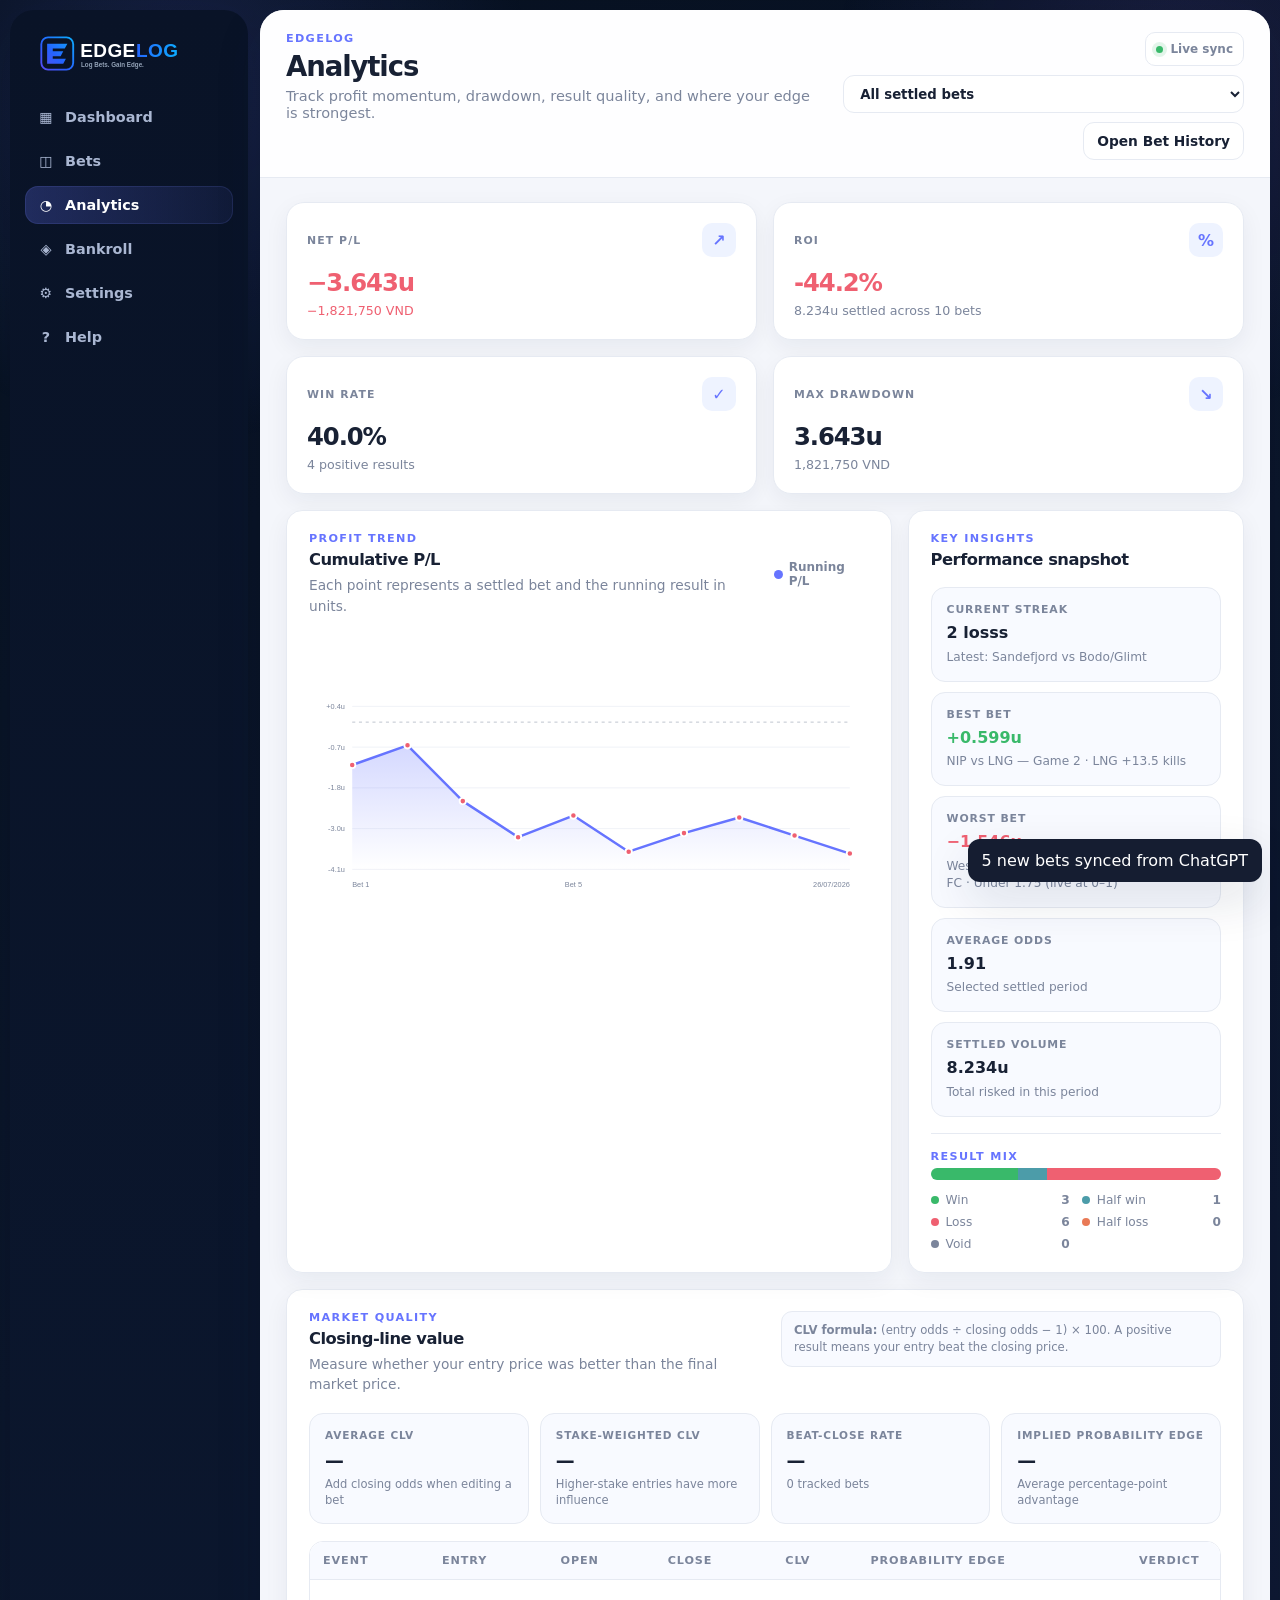
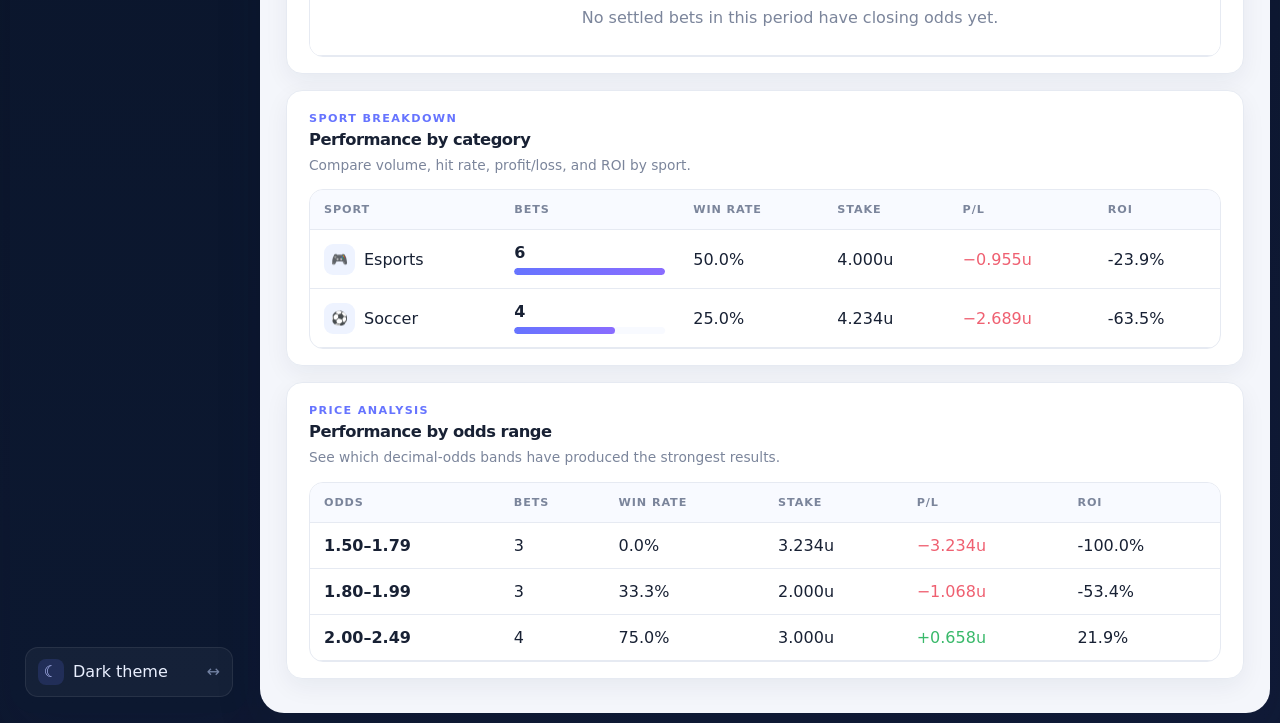
==== commit 2f42aefa: "Add closing-line value analytics to Analytics page" ====
--- a/analytics.html
+++ b/analytics.html
@@ -175,6 +175,8 @@
   <div id="toast" class="toast" role="status" aria-live="polite"></div>
   <script src="app-v3.js"></script>
   <script src="parser-popup.js"></script>
+  <script src="clv-tracking.js?v=20260727-1"></script>
   <script src="analytics-v2.js"></script>
+  <script src="clv-analytics.js?v=20260727-1"></script>
 </body>
 </html>
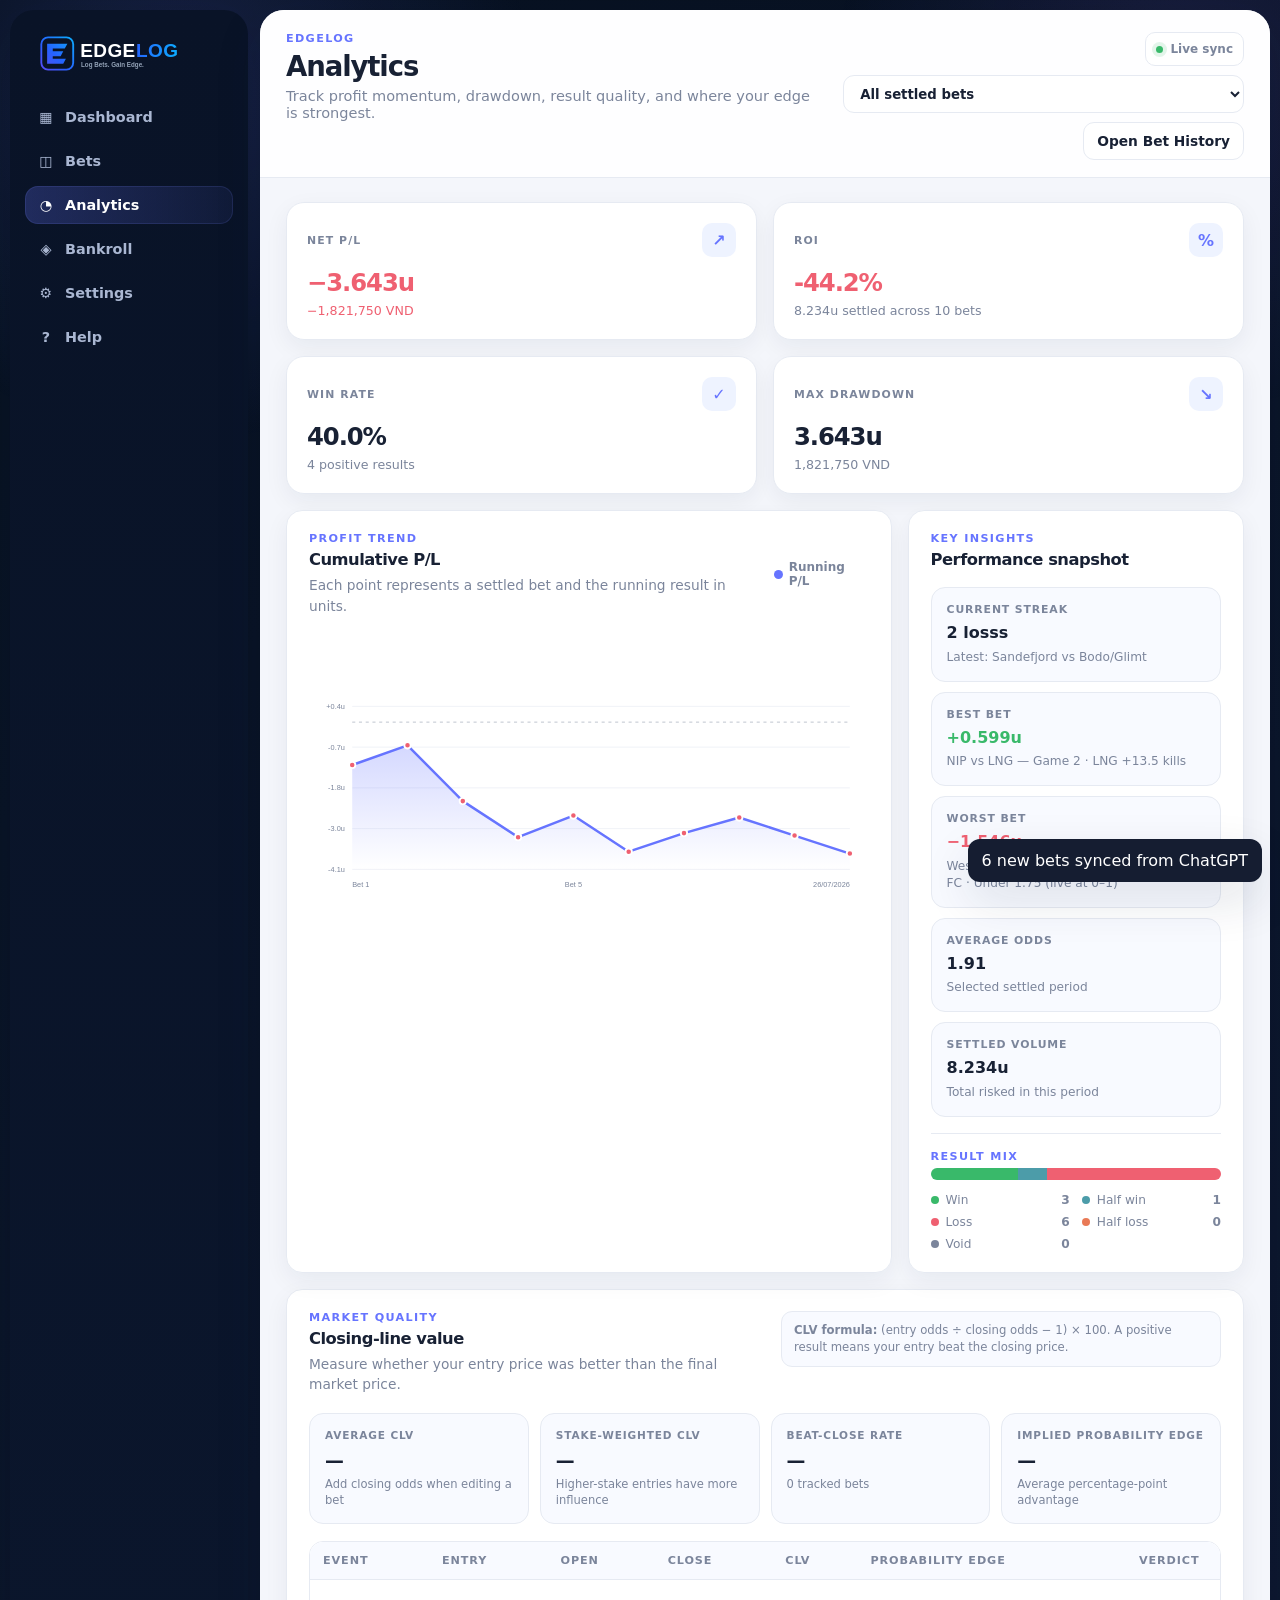
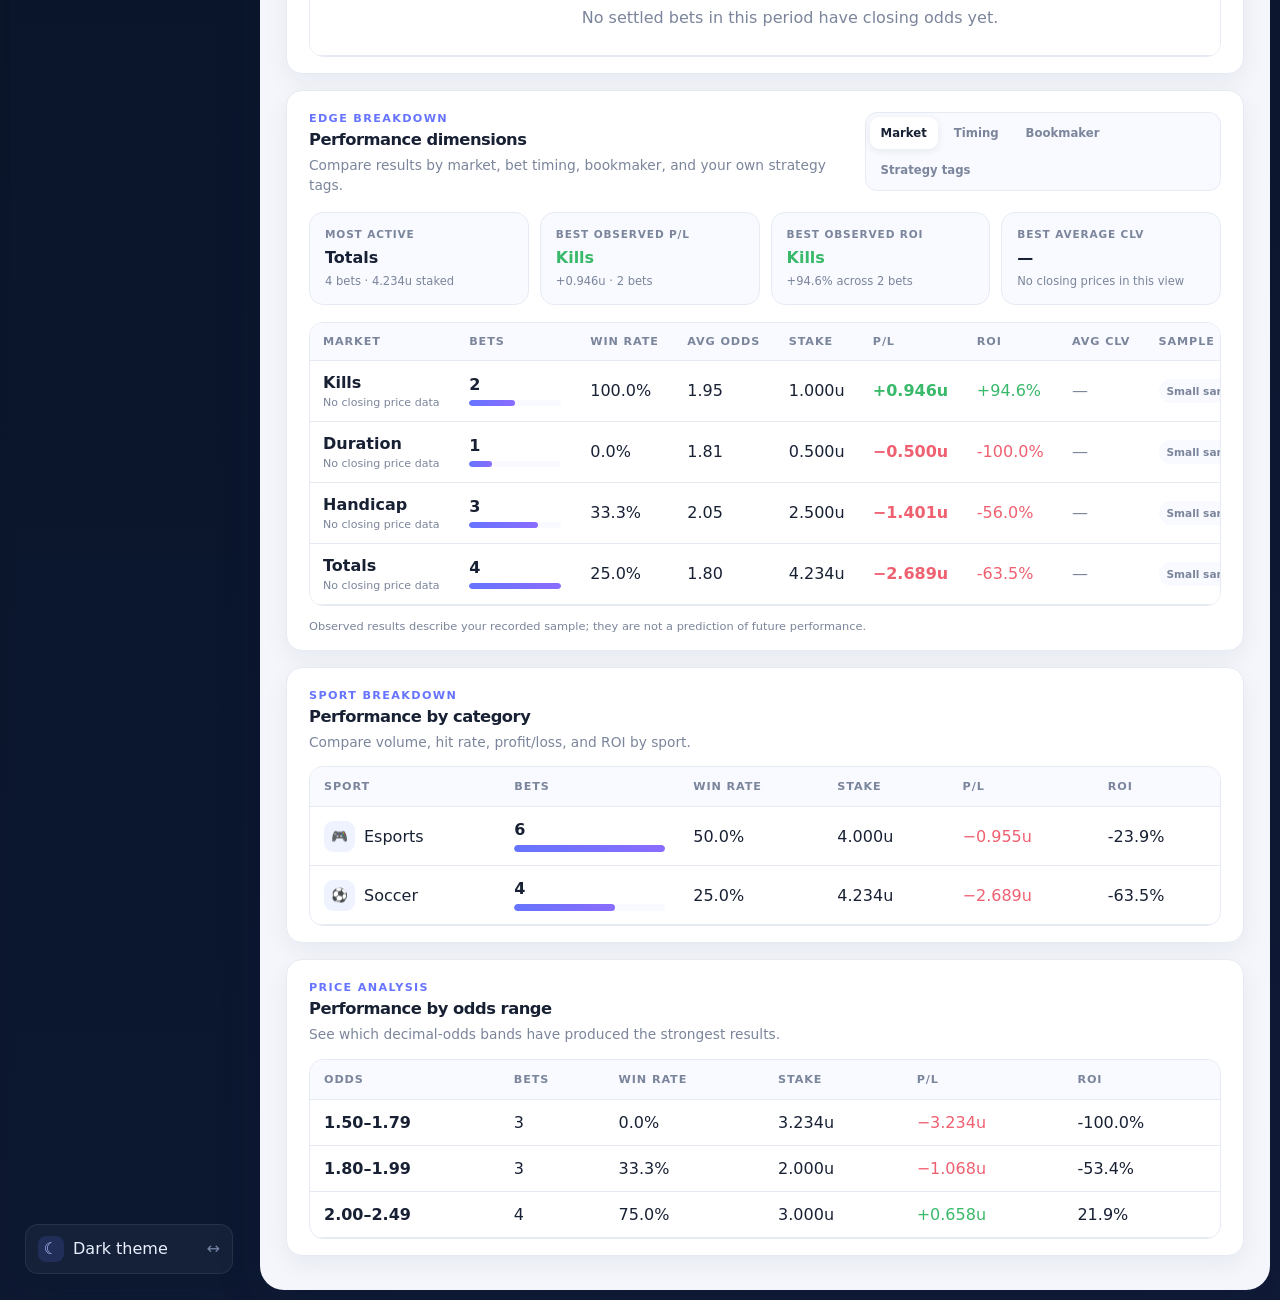
==== commit ea77f404: "Add performance dimension analytics" ====
--- a/analytics.html
+++ b/analytics.html
@@ -178,5 +178,6 @@
   <script src="clv-tracking.js?v=20260727-1"></script>
   <script src="analytics-v2.js"></script>
   <script src="clv-analytics.js?v=20260727-1"></script>
+  <script src="analytics-dimensions.js?v=20260727-1"></script>
 </body>
 </html>
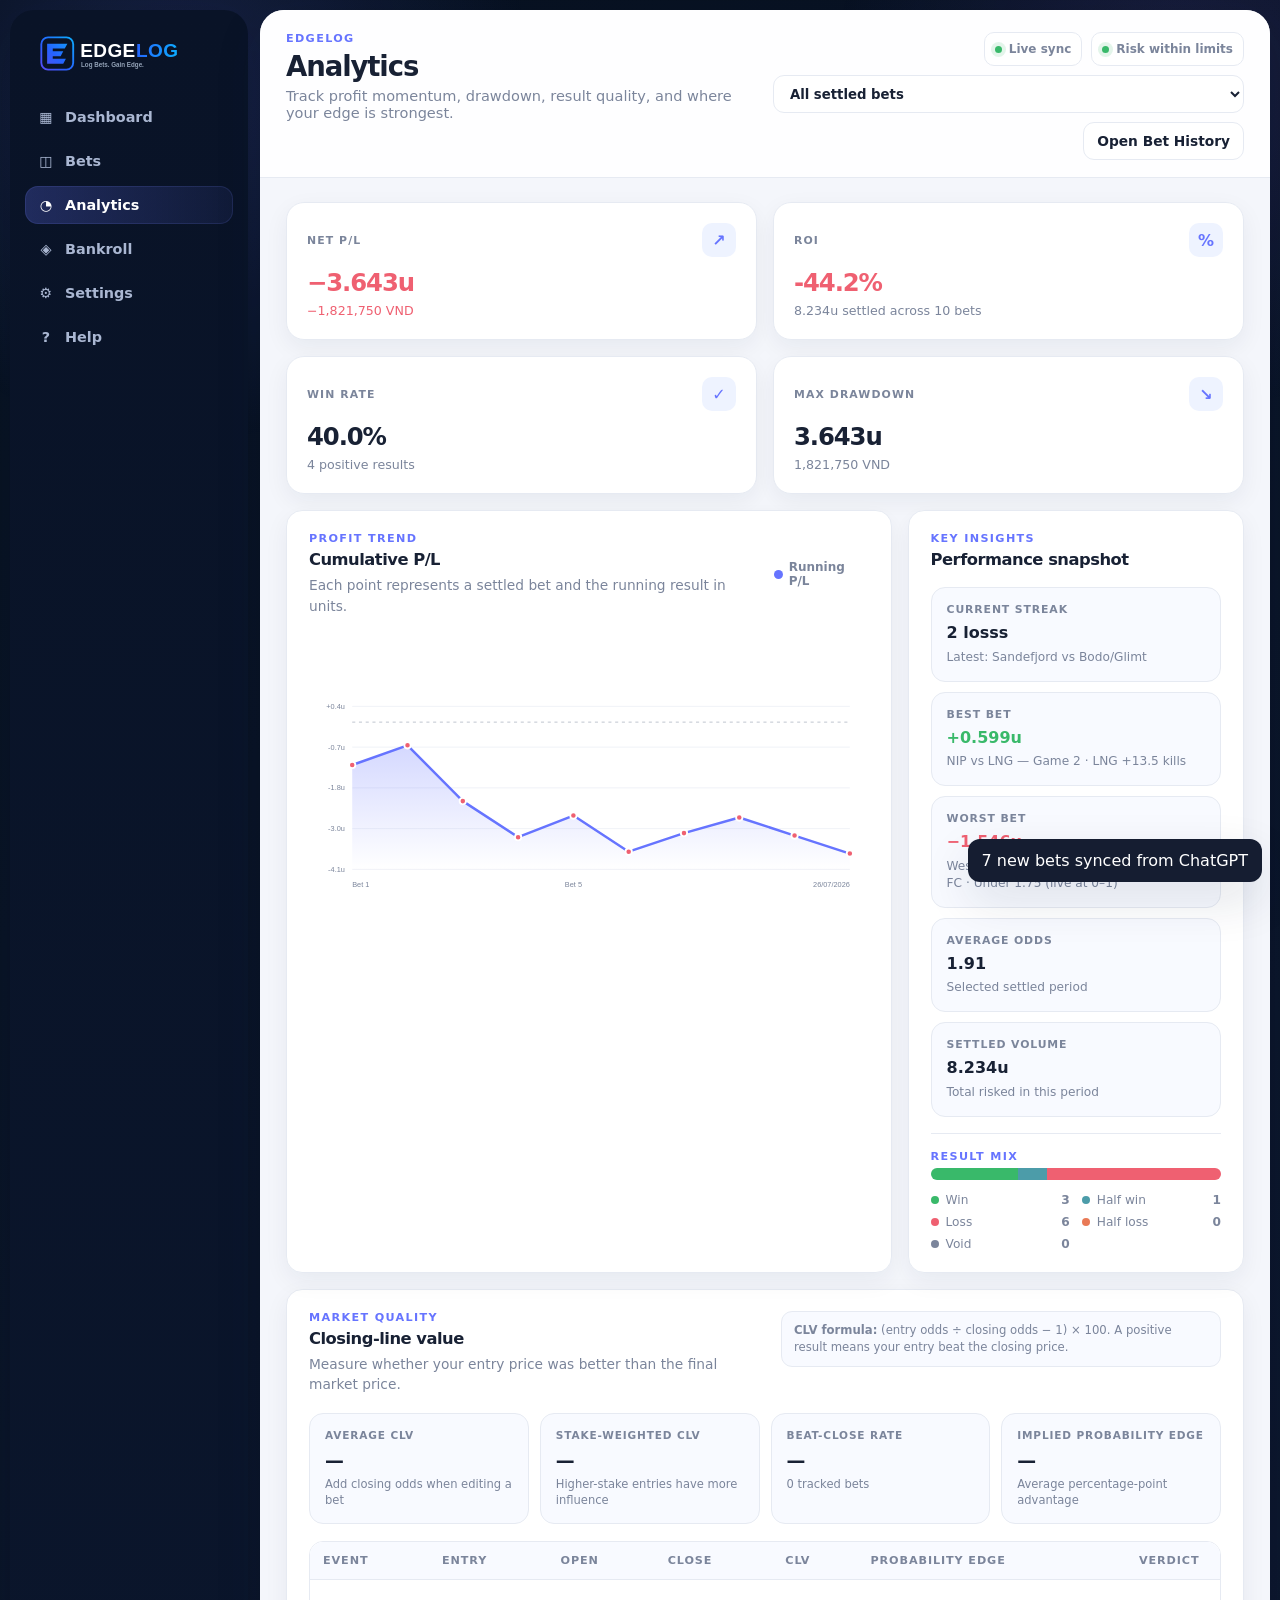
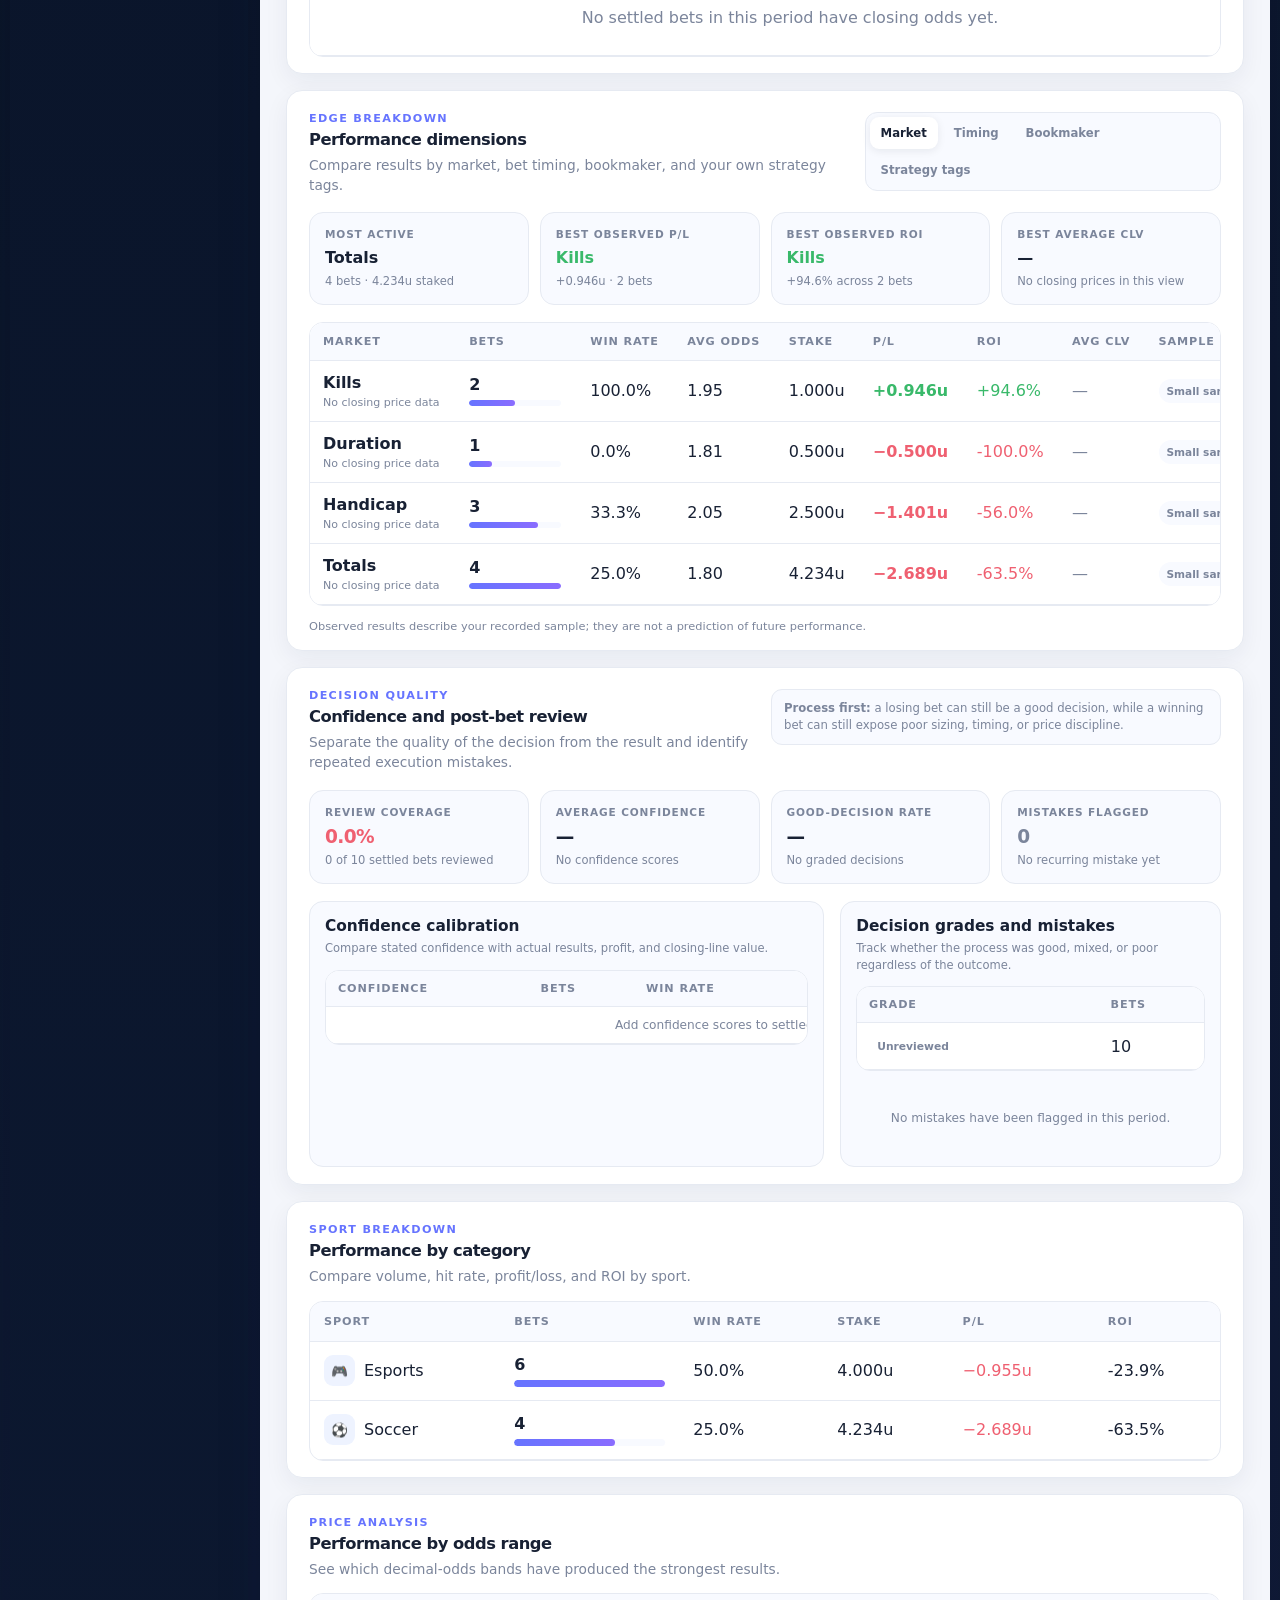
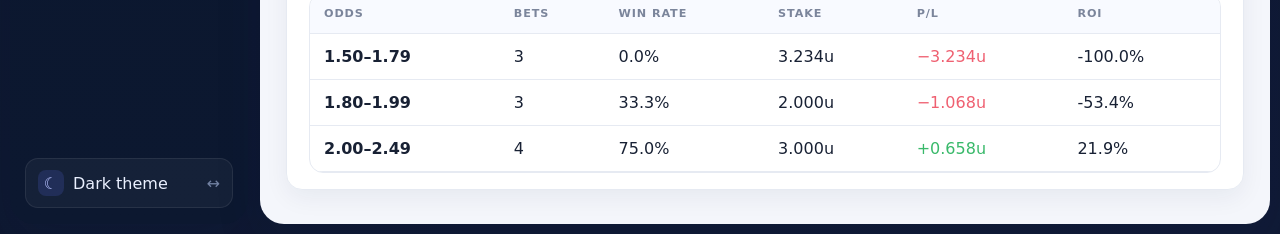
==== commit 14fcf21f: "Add confidence calibration and decision-quality analytics" ====
--- a/analytics.html
+++ b/analytics.html
@@ -179,5 +179,6 @@
   <script src="analytics-v2.js"></script>
   <script src="clv-analytics.js?v=20260727-1"></script>
   <script src="analytics-dimensions.js?v=20260727-1"></script>
+  <script src="review-analytics.js?v=20260727-1"></script>
 </body>
 </html>
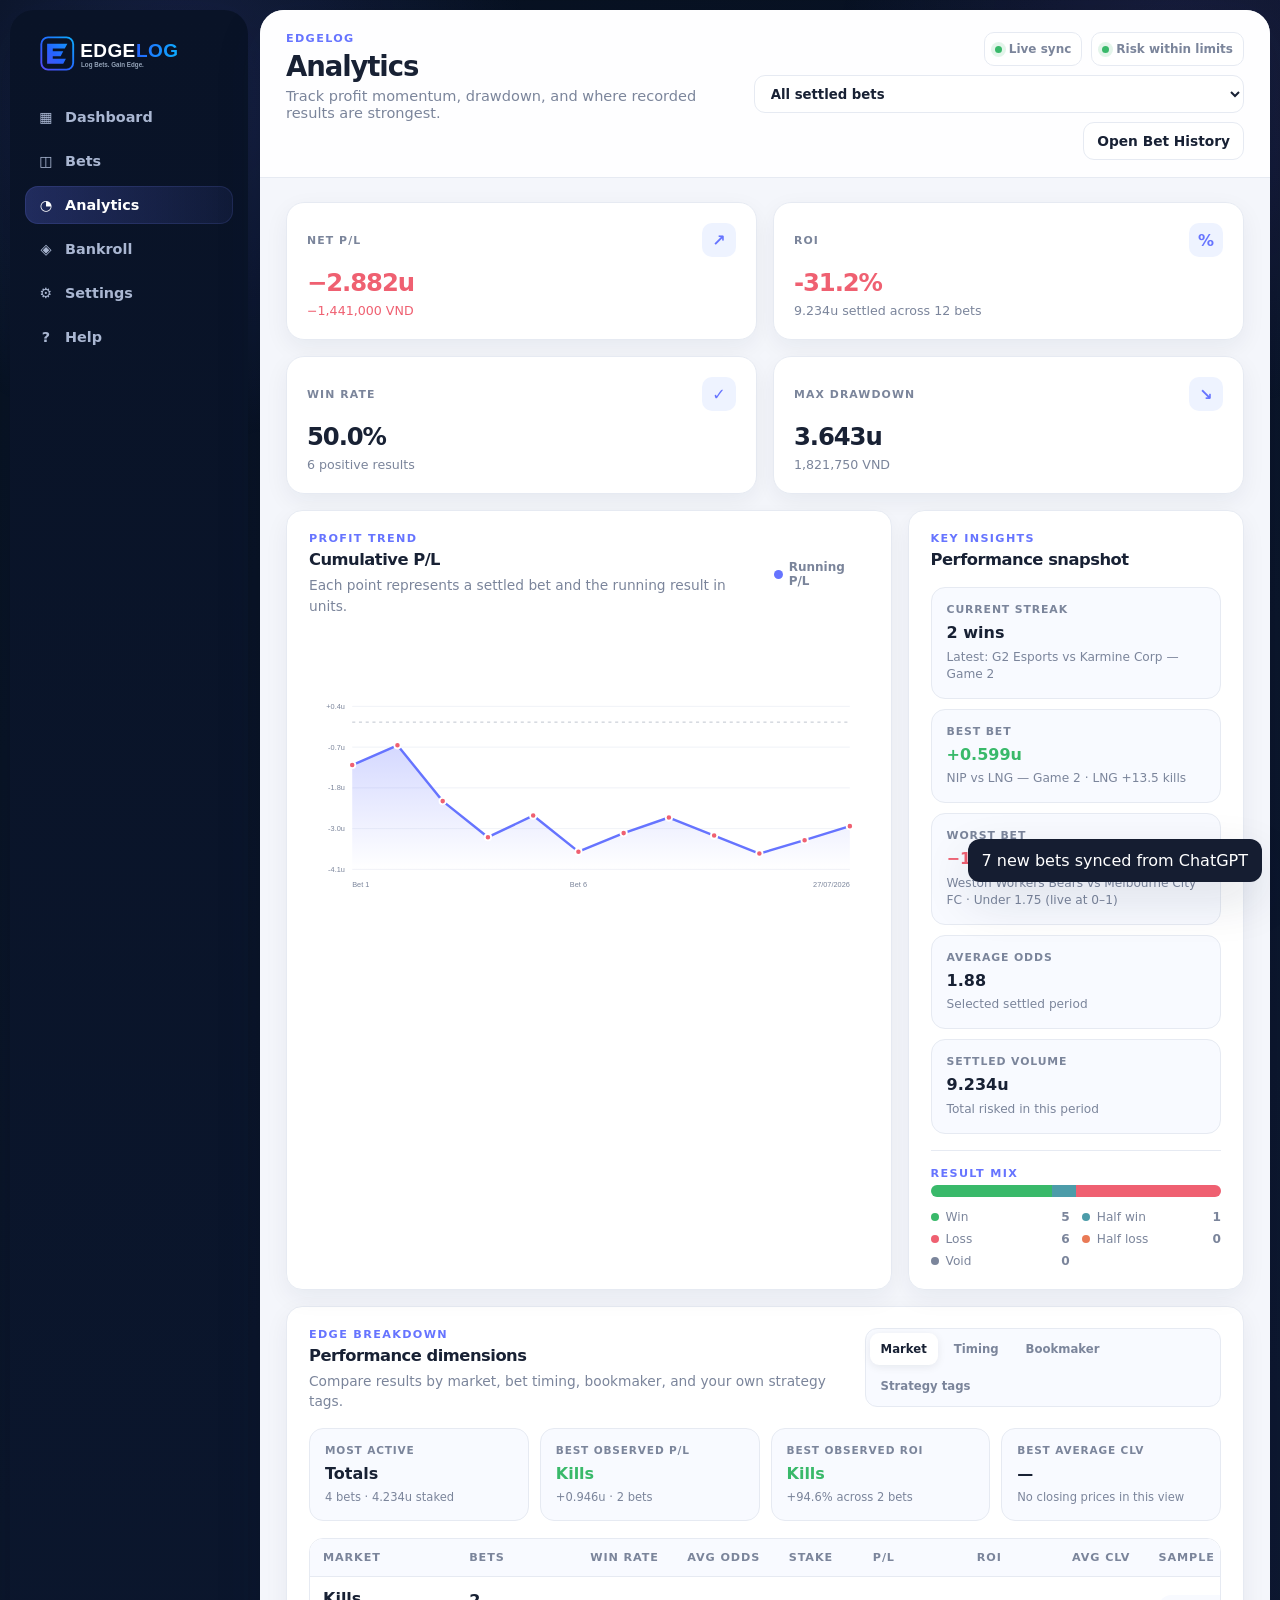
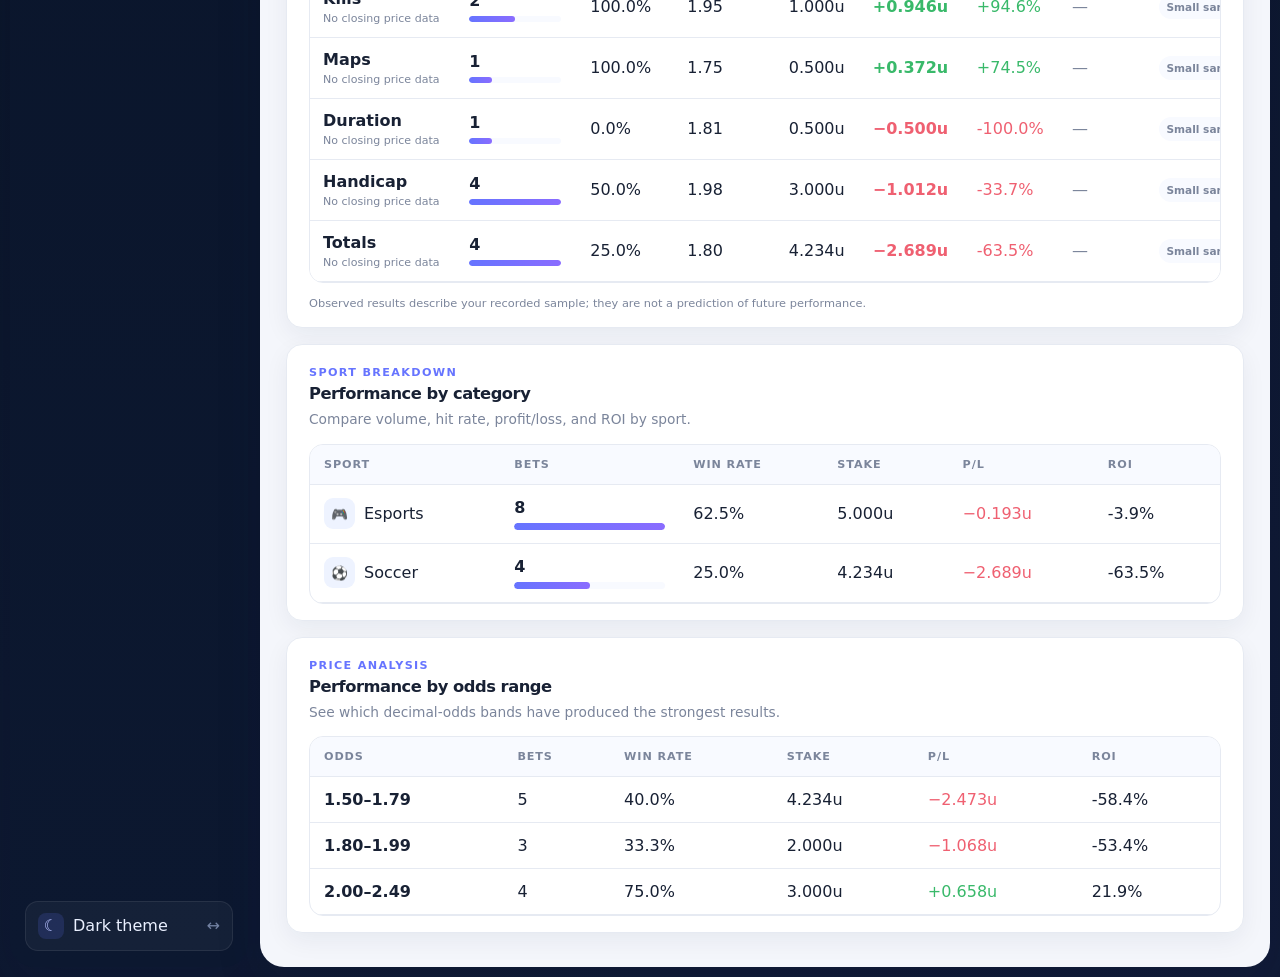
==== commit 75fa5301: "Remove quality-assessment analytics" ====
--- a/analytics.html
+++ b/analytics.html
@@ -43,7 +43,7 @@
         <div>
           <p class="topbar-kicker">EdgeLog</p>
           <h1>Analytics</h1>
-          <p class="topbar-subtitle">Track profit momentum, drawdown, result quality, and where your edge is strongest.</p>
+          <p class="topbar-subtitle">Track profit momentum, drawdown, and where recorded results are strongest.</p>
         </div>
         <div class="topbar-actions analytics-toolbar">
           <label class="visually-hidden" for="analyticsPeriod">Analytics period</label>
@@ -175,10 +175,7 @@
   <div id="toast" class="toast" role="status" aria-live="polite"></div>
   <script src="app-v3.js"></script>
   <script src="parser-popup.js"></script>
-  <script src="clv-tracking.js?v=20260727-1"></script>
   <script src="analytics-v2.js"></script>
-  <script src="clv-analytics.js?v=20260727-1"></script>
-  <script src="analytics-dimensions.js?v=20260727-1"></script>
-  <script src="review-analytics.js?v=20260727-1"></script>
+  <script src="analytics-dimensions.js?v=20260727-2"></script>
 </body>
 </html>
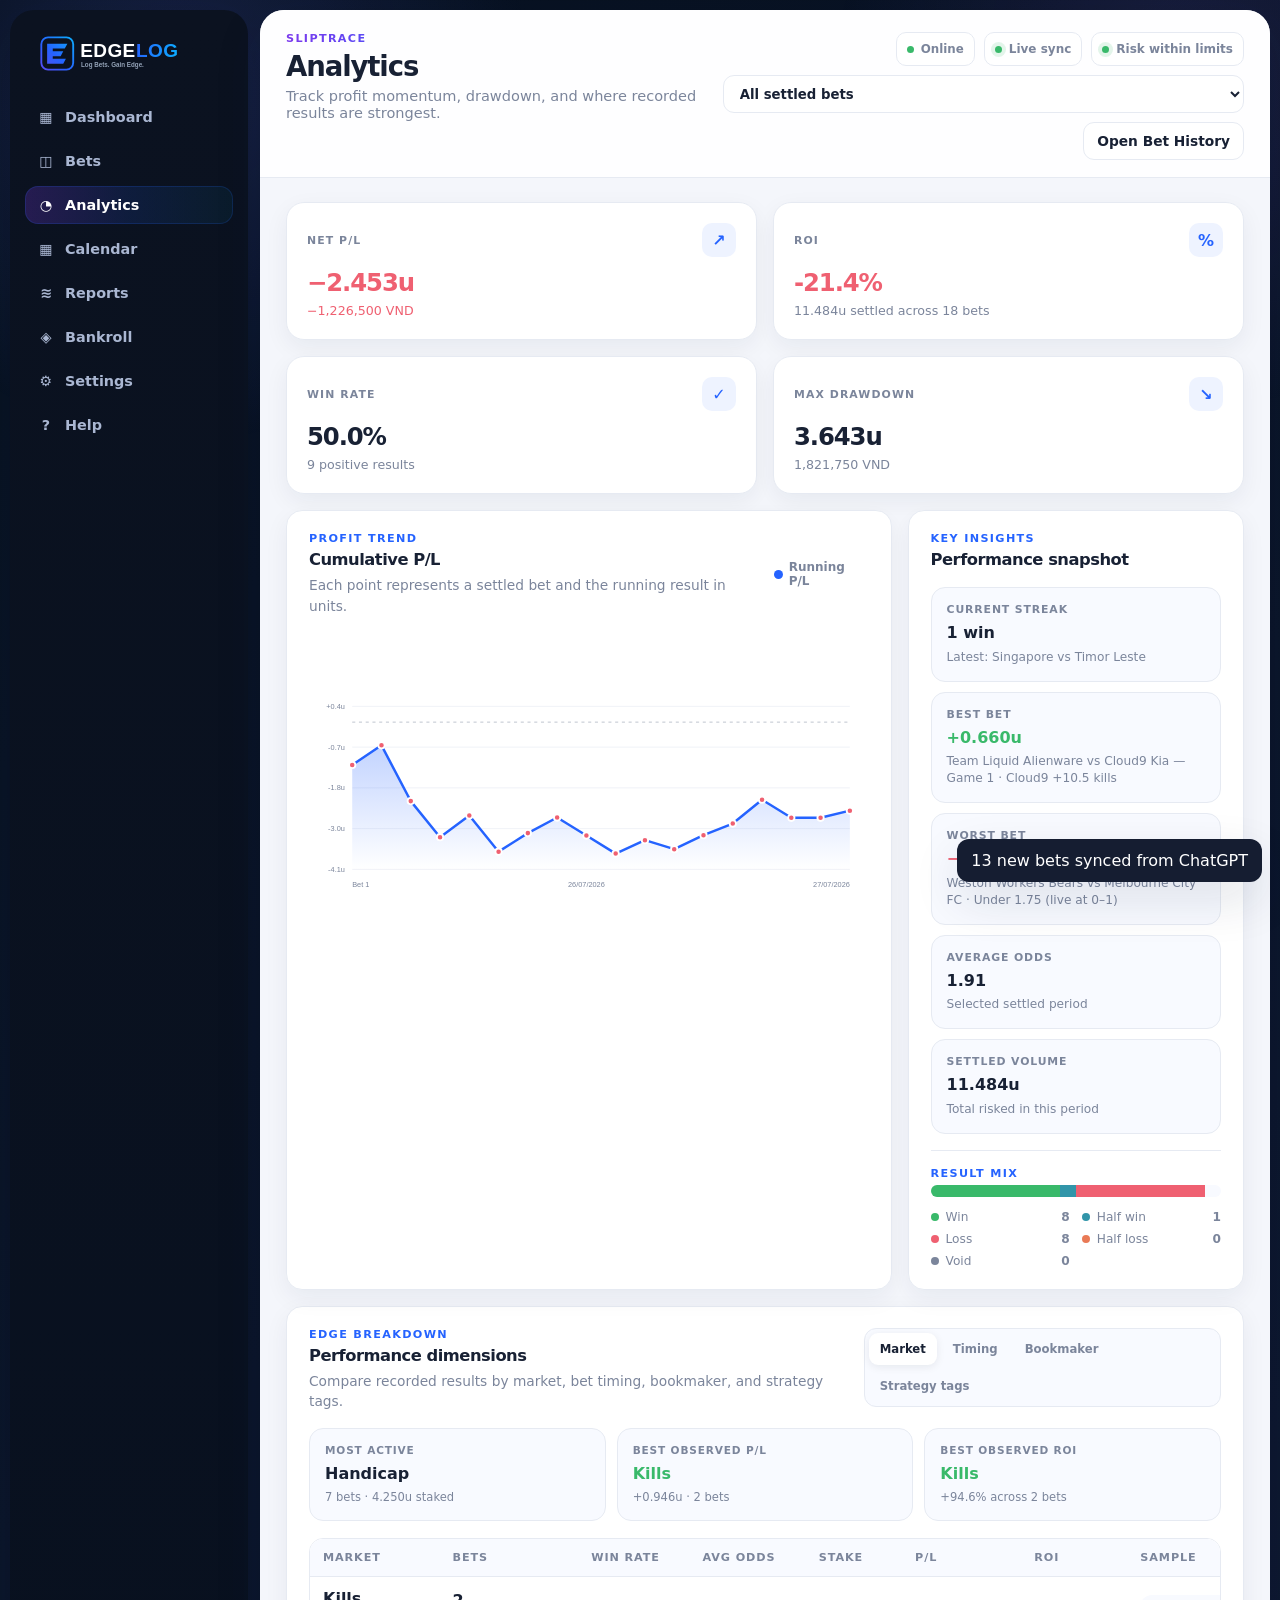
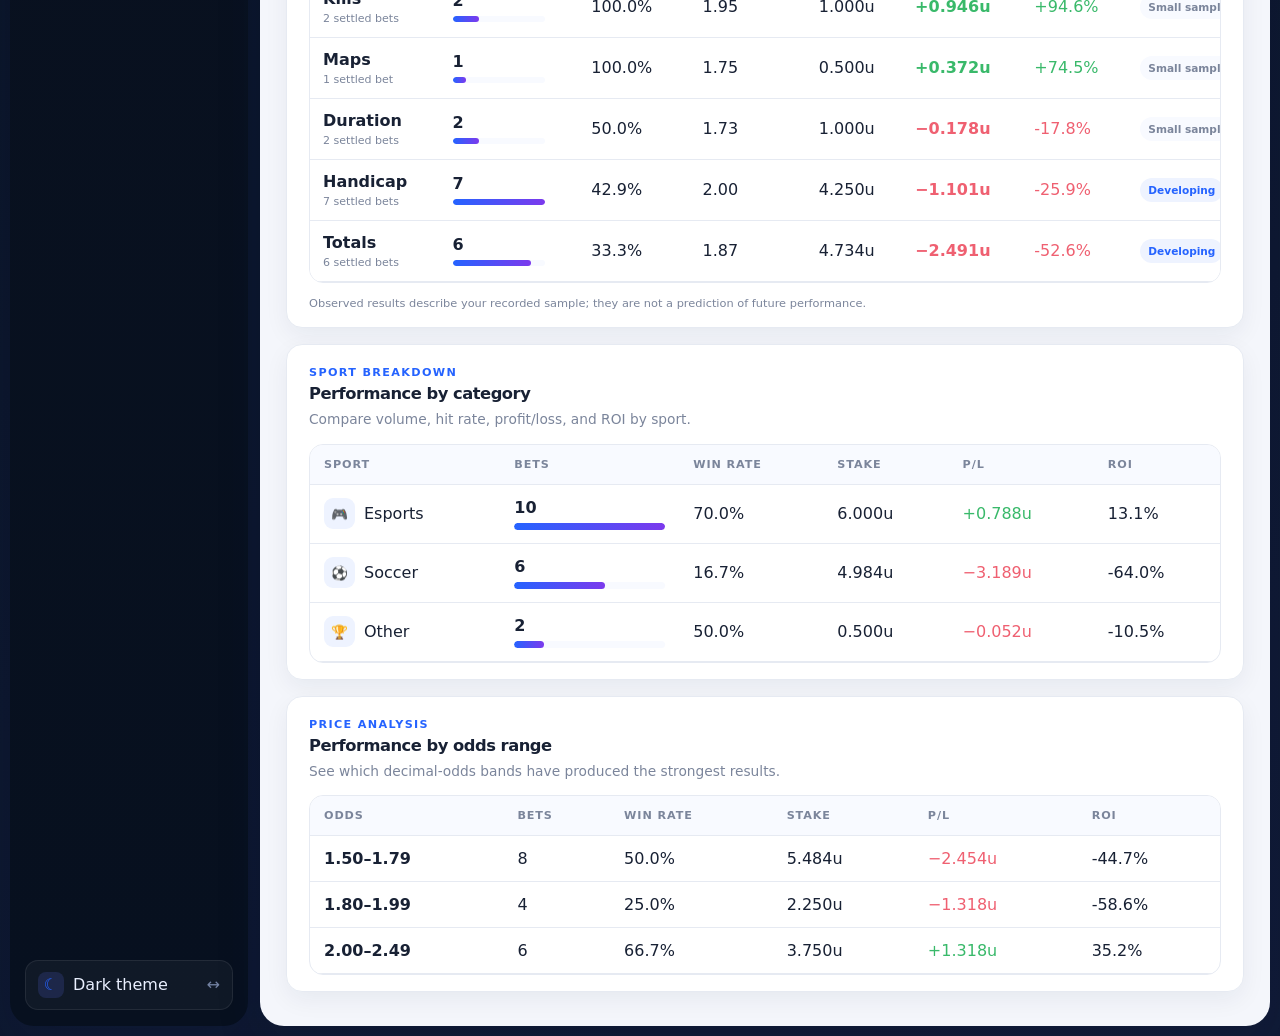
==== commit b185d9af: "Apply SlipTrace branding to Analytics page" ====
--- a/analytics.html
+++ b/analytics.html
@@ -3,11 +3,12 @@
 <head>
   <meta charset="utf-8">
   <meta name="viewport" content="width=device-width,initial-scale=1">
-  <meta name="theme-color" content="#f5f7fc">
-  <title>EdgeLog — Analytics</title>
-  <meta name="description" content="EdgeLog betting performance analytics">
-  <link rel="icon" href="assets/edgelog-app-icon.svg" type="image/svg+xml">
+  <meta name="theme-color" content="#0b1220">
+  <title>SlipTrace — Analytics</title>
+  <meta name="description" content="SlipTrace betting performance analytics">
+  <link rel="icon" href="assets/sliptrace-app-icon.svg" type="image/svg+xml">
   <link rel="stylesheet" href="dashboard.css">
+  <link rel="stylesheet" href="sliptrace-brand.css?v=20260727-1">
   <link rel="stylesheet" href="analytics-v2.css">
 </head>
 <body class="analytics-page">
@@ -15,10 +16,10 @@
   <div class="app-frame">
     <aside class="sidebar" aria-label="Primary navigation">
       <div class="sidebar-brand">
-        <img class="sidebar-brand__mark" src="assets/edgelog-mark.svg" alt="EdgeLog">
+        <img class="sidebar-brand__mark" src="assets/sliptrace-mark.svg" alt="SlipTrace">
         <div>
-          <div class="sidebar-brand__name"><span>Edge</span>Log</div>
-          <div class="sidebar-brand__meta">Betting tracker</div>
+          <div class="sidebar-brand__name"><span class="brand-slip">SLIP</span><span class="brand-trace">TRACE</span></div>
+          <div class="sidebar-brand__meta">Track every slip.</div>
         </div>
       </div>
       <nav class="sidebar-nav">
@@ -26,7 +27,6 @@
         <a class="sidebar-link" data-nav href="bets.html"><span class="sidebar-link__icon">◫</span><span>Bets</span></a>
         <a class="sidebar-link" data-nav href="analytics.html"><span class="sidebar-link__icon">◔</span><span>Analytics</span></a>
         <a class="sidebar-link" data-nav href="bankroll.html"><span class="sidebar-link__icon">◈</span><span>Bankroll</span></a>
-        <a class="sidebar-link" href="parser.html"><span class="sidebar-link__icon">✦</span><span>Import Slip</span></a>
         <a class="sidebar-link" data-nav href="settings.html"><span class="sidebar-link__icon">⚙</span><span>Settings</span></a>
         <a class="sidebar-link" data-nav href="help.html"><span class="sidebar-link__icon">?</span><span>Help</span></a>
       </nav>
@@ -41,7 +41,7 @@
     <div class="main-column">
       <header class="topbar">
         <div>
-          <p class="topbar-kicker">EdgeLog</p>
+          <p class="topbar-kicker">SlipTrace</p>
           <h1>Analytics</h1>
           <p class="topbar-subtitle">Track profit momentum, drawdown, and where recorded results are strongest.</p>
         </div>
@@ -101,31 +101,11 @@
               </div>
             </div>
             <div class="analytics-insights">
-              <div class="analytics-insight">
-                <span>Current streak</span>
-                <strong id="analyticsStreak">—</strong>
-                <small id="analyticsStreakMeta">No settled bets yet</small>
-              </div>
-              <div class="analytics-insight">
-                <span>Best bet</span>
-                <strong id="analyticsBestBet">—</strong>
-                <small id="analyticsBestBetMeta">No settled bets</small>
-              </div>
-              <div class="analytics-insight">
-                <span>Worst bet</span>
-                <strong id="analyticsWorstBet">—</strong>
-                <small id="analyticsWorstBetMeta">No settled bets</small>
-              </div>
-              <div class="analytics-insight">
-                <span>Average odds</span>
-                <strong id="analyticsAverageOdds">—</strong>
-                <small>Selected settled period</small>
-              </div>
-              <div class="analytics-insight">
-                <span>Settled volume</span>
-                <strong id="analyticsSettledVolume">0.000u</strong>
-                <small>Total risked in this period</small>
-              </div>
+              <div class="analytics-insight"><span>Current streak</span><strong id="analyticsStreak">—</strong><small id="analyticsStreakMeta">No settled bets yet</small></div>
+              <div class="analytics-insight"><span>Best bet</span><strong id="analyticsBestBet">—</strong><small id="analyticsBestBetMeta">No settled bets</small></div>
+              <div class="analytics-insight"><span>Worst bet</span><strong id="analyticsWorstBet">—</strong><small id="analyticsWorstBetMeta">No settled bets</small></div>
+              <div class="analytics-insight"><span>Average odds</span><strong id="analyticsAverageOdds">—</strong><small>Selected settled period</small></div>
+              <div class="analytics-insight"><span>Settled volume</span><strong id="analyticsSettledVolume">0.000u</strong><small>Total risked in this period</small></div>
             </div>
             <div class="result-distribution">
               <p class="panel-kicker">RESULT MIX</p>
@@ -137,35 +117,13 @@
 
         <section class="analytics-tables-grid">
           <article class="panel table-panel analytics-table-panel">
-            <div class="panel-heading">
-              <div>
-                <p class="panel-kicker">SPORT BREAKDOWN</p>
-                <h2>Performance by category</h2>
-                <p class="panel-copy">Compare volume, hit rate, profit/loss, and ROI by sport.</p>
-              </div>
-            </div>
-            <div class="table-wrap">
-              <table>
-                <thead><tr><th>Sport</th><th>Bets</th><th>Win rate</th><th>Stake</th><th>P/L</th><th>ROI</th></tr></thead>
-                <tbody id="sportBreakdownBody"></tbody>
-              </table>
-            </div>
+            <div class="panel-heading"><div><p class="panel-kicker">SPORT BREAKDOWN</p><h2>Performance by category</h2><p class="panel-copy">Compare volume, hit rate, profit/loss, and ROI by sport.</p></div></div>
+            <div class="table-wrap"><table><thead><tr><th>Sport</th><th>Bets</th><th>Win rate</th><th>Stake</th><th>P/L</th><th>ROI</th></tr></thead><tbody id="sportBreakdownBody"></tbody></table></div>
           </article>
 
           <article class="panel table-panel analytics-table-panel">
-            <div class="panel-heading">
-              <div>
-                <p class="panel-kicker">PRICE ANALYSIS</p>
-                <h2>Performance by odds range</h2>
-                <p class="panel-copy">See which decimal-odds bands have produced the strongest results.</p>
-              </div>
-            </div>
-            <div class="table-wrap">
-              <table>
-                <thead><tr><th>Odds</th><th>Bets</th><th>Win rate</th><th>Stake</th><th>P/L</th><th>ROI</th></tr></thead>
-                <tbody id="oddsRangeBody"></tbody>
-              </table>
-            </div>
+            <div class="panel-heading"><div><p class="panel-kicker">PRICE ANALYSIS</p><h2>Performance by odds range</h2><p class="panel-copy">See which decimal-odds bands have produced the strongest results.</p></div></div>
+            <div class="table-wrap"><table><thead><tr><th>Odds</th><th>Bets</th><th>Win rate</th><th>Stake</th><th>P/L</th><th>ROI</th></tr></thead><tbody id="oddsRangeBody"></tbody></table></div>
           </article>
         </section>
       </main>
--- a/sliptrace-brand.css
+++ b/sliptrace-brand.css
@@ -0,0 +1,113 @@
+:root {
+  --sliptrace-violet: #7c3aed;
+  --sliptrace-blue: #2563ff;
+  --sliptrace-cyan: #00d4ff;
+  --sliptrace-navy: #0b1220;
+  --sliptrace-deep-navy: #07101f;
+  --sliptrace-slate: #94a3b8;
+  --blue: #2563ff;
+  --blue-2: #3b82f6;
+  --purple: #7c3aed;
+  --cyan: #00d4ff;
+  --nav: #0b1220;
+  --nav-2: #07101f;
+}
+
+:root[data-theme="dark"] {
+  --canvas: #0b1220;
+  --panel: #111a2b;
+  --panel-soft: #0d1728;
+  --text: #f8fafc;
+  --muted: #94a3b8;
+  --line: #26344c;
+  --blue-soft: #17254b;
+  --purple-soft: #291c48;
+}
+
+.sidebar {
+  background: linear-gradient(180deg, #0b1220 0%, #07101f 100%);
+}
+
+.sidebar-brand {
+  gap: 10px;
+}
+
+.sidebar-brand__mark {
+  width: 44px;
+  height: 44px;
+  border-radius: 0;
+  object-fit: contain;
+  box-shadow: none;
+}
+
+.sidebar-brand__name {
+  display: flex;
+  align-items: baseline;
+  gap: 2px;
+  font-size: .93rem;
+  font-weight: 700;
+  letter-spacing: .075em;
+  text-transform: uppercase;
+}
+
+.sidebar-brand__name .brand-slip {
+  color: #fff;
+}
+
+.sidebar-brand__name .brand-trace {
+  background: linear-gradient(90deg, #2563ff 0%, #00d4ff 100%);
+  -webkit-background-clip: text;
+  background-clip: text;
+  color: transparent;
+}
+
+.sidebar-brand__meta {
+  margin-top: 4px;
+  color: #94a3b8;
+  font-size: .71rem;
+  letter-spacing: .015em;
+}
+
+.topbar-kicker,
+.panel-kicker {
+  color: #2563ff;
+}
+
+.topbar-kicker {
+  background: linear-gradient(90deg, #7c3aed, #2563ff, #00d4ff);
+  -webkit-background-clip: text;
+  background-clip: text;
+  color: transparent;
+}
+
+.button.primary {
+  background: linear-gradient(135deg, #7c3aed 0%, #2563ff 52%, #00b8e8 100%);
+  box-shadow: 0 12px 26px rgba(37, 99, 255, .22);
+}
+
+.sidebar-link.is-active {
+  background: linear-gradient(90deg, rgba(124, 58, 237, .24), rgba(37, 99, 255, .13), rgba(0, 212, 255, .05));
+  box-shadow: inset 0 0 0 1px rgba(37, 99, 255, .18);
+}
+
+.theme-toggle__icon,
+.quick-action__icon,
+.summary-icon--blue {
+  color: #2563ff;
+}
+
+.sidebar-brand__home:focus-visible,
+a:focus-visible,
+button:focus-visible,
+input:focus-visible,
+select:focus-visible,
+textarea:focus-visible {
+  outline-color: #00d4ff;
+}
+
+@media (max-width: 700px) {
+  .sidebar-brand__mark {
+    width: 40px;
+    height: 40px;
+  }
+}
